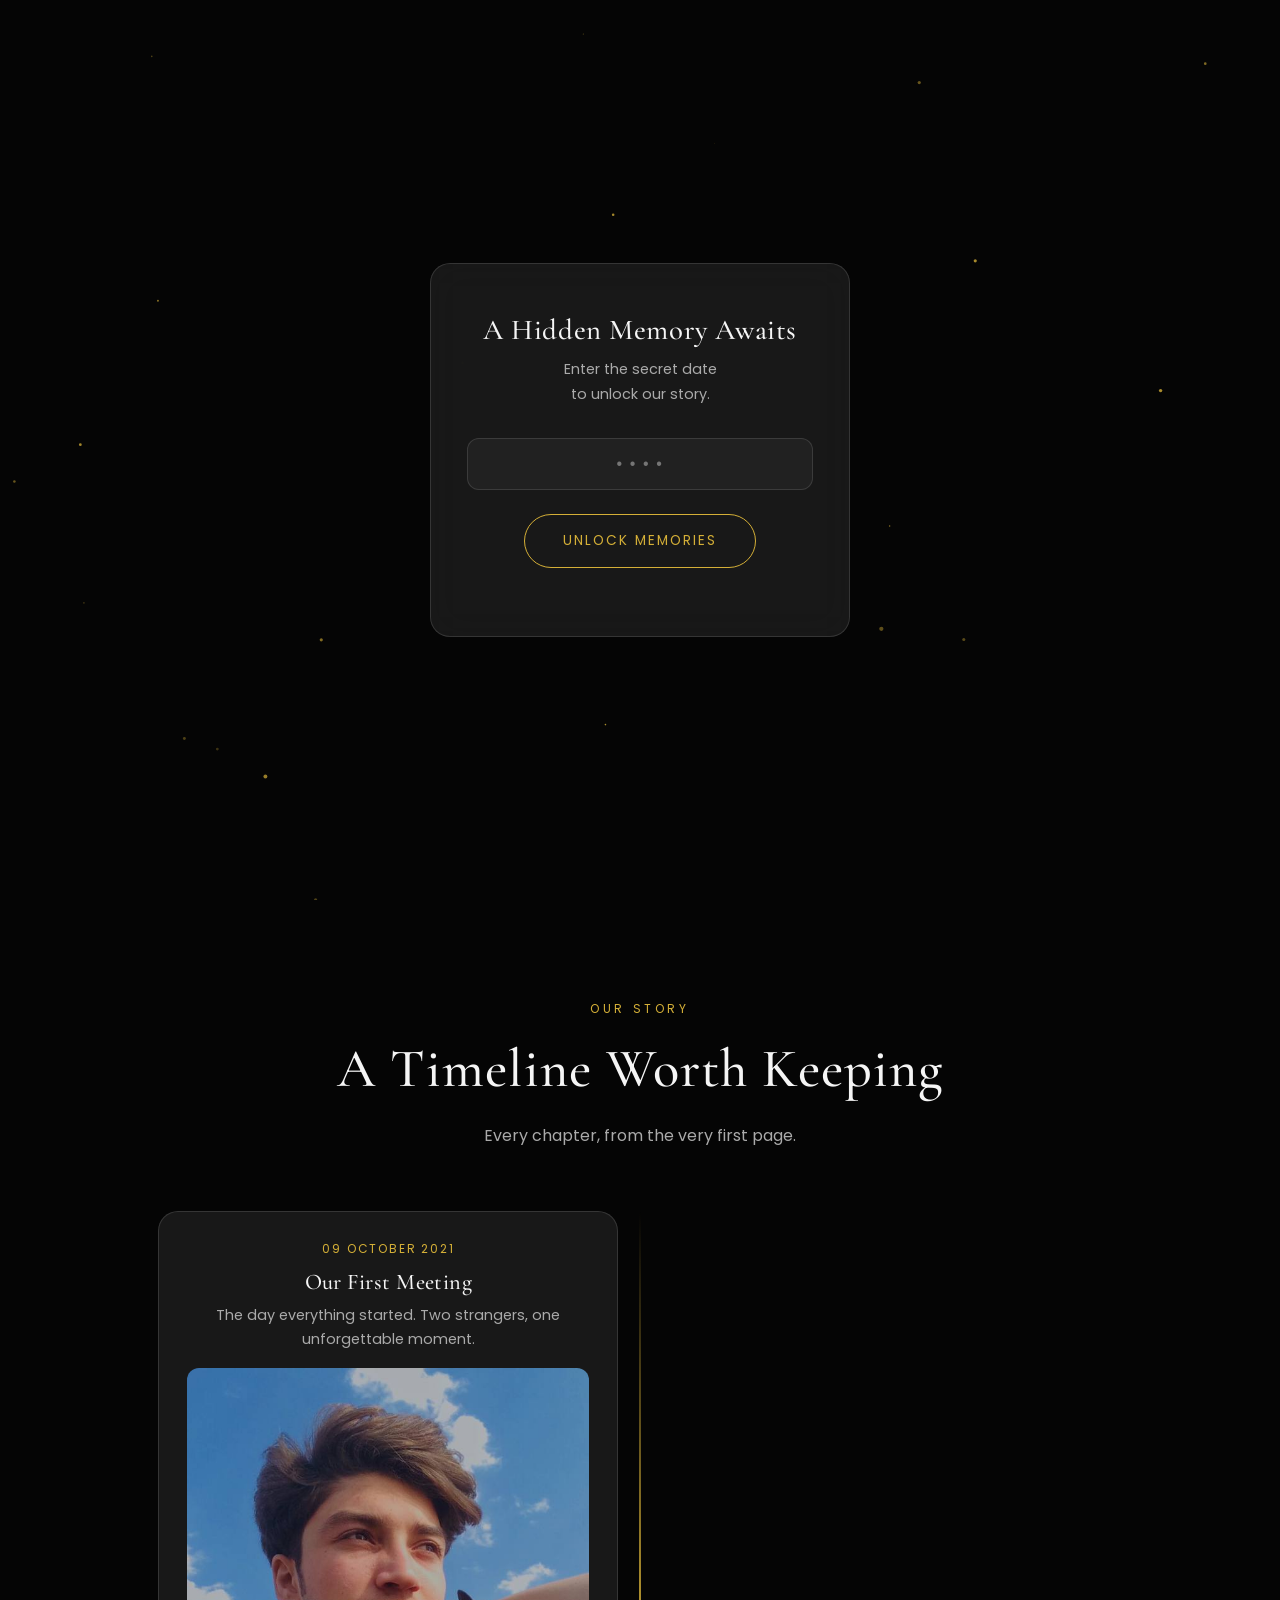
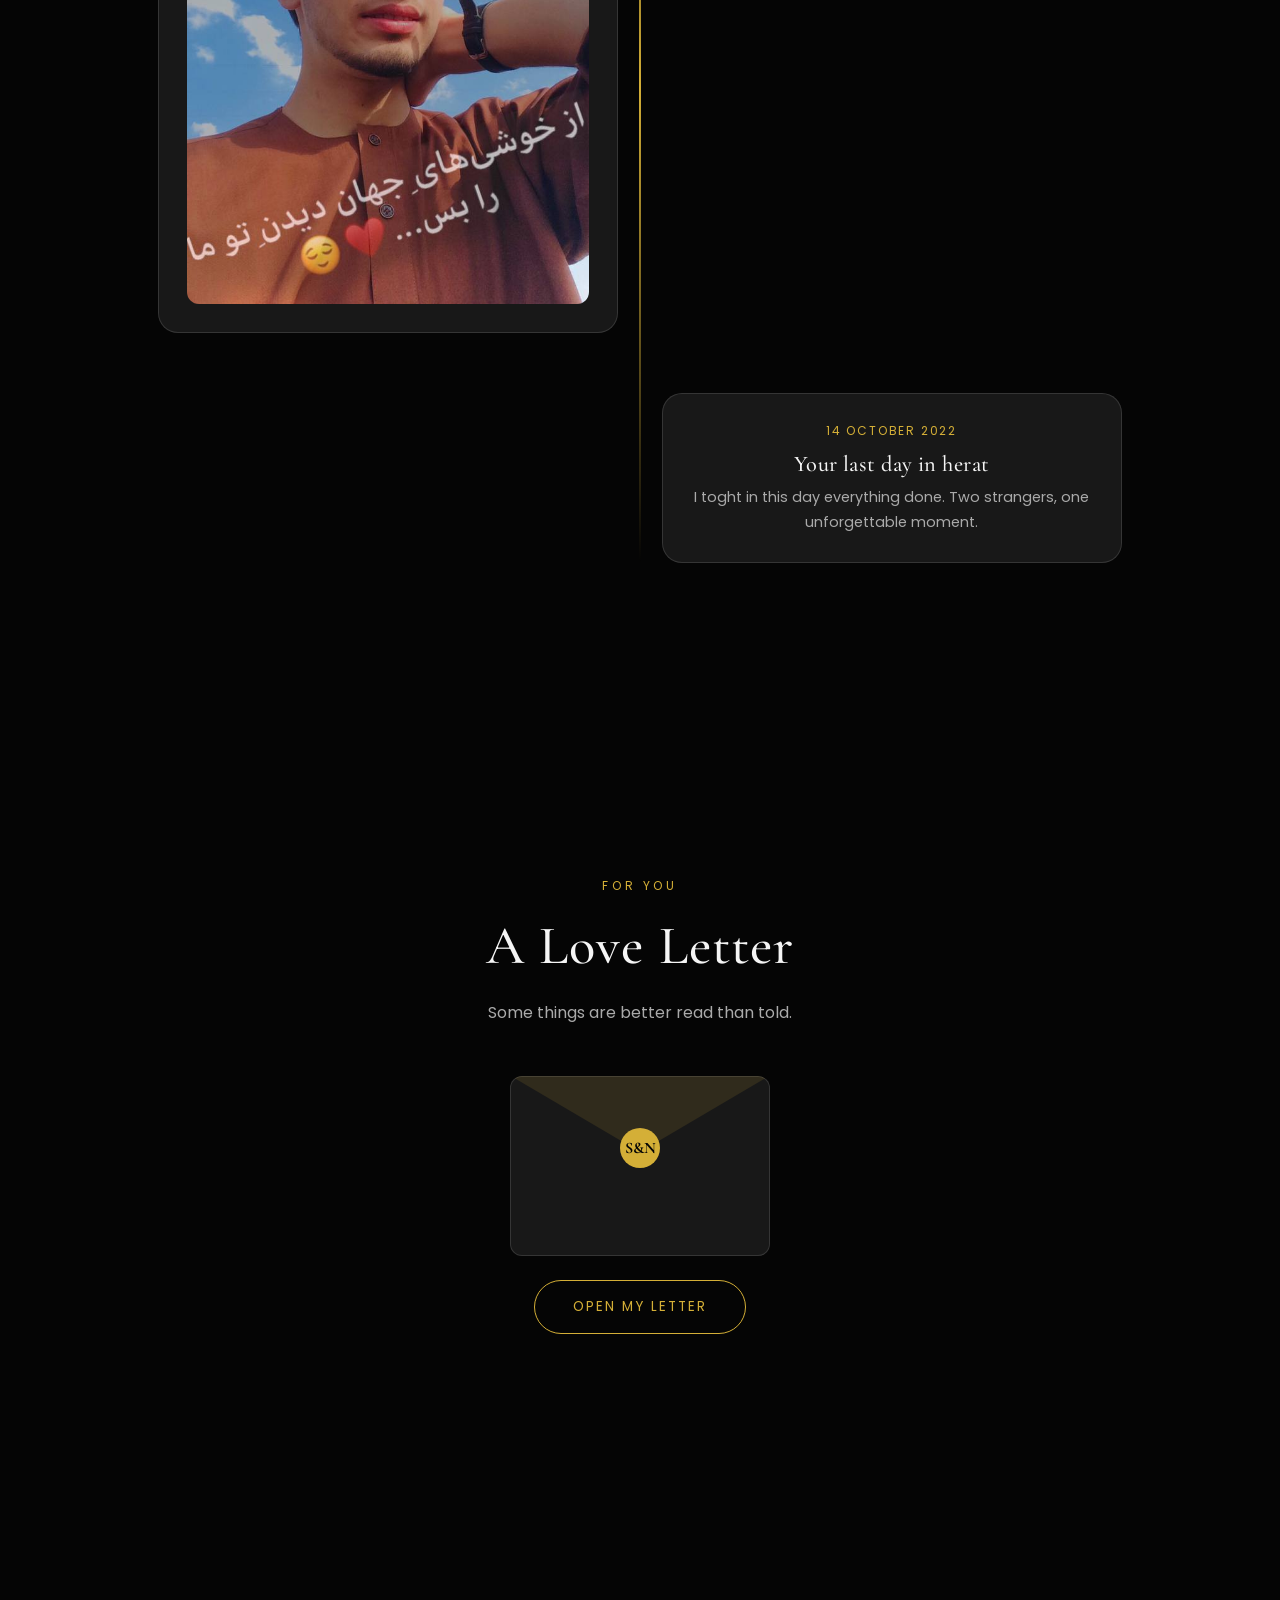
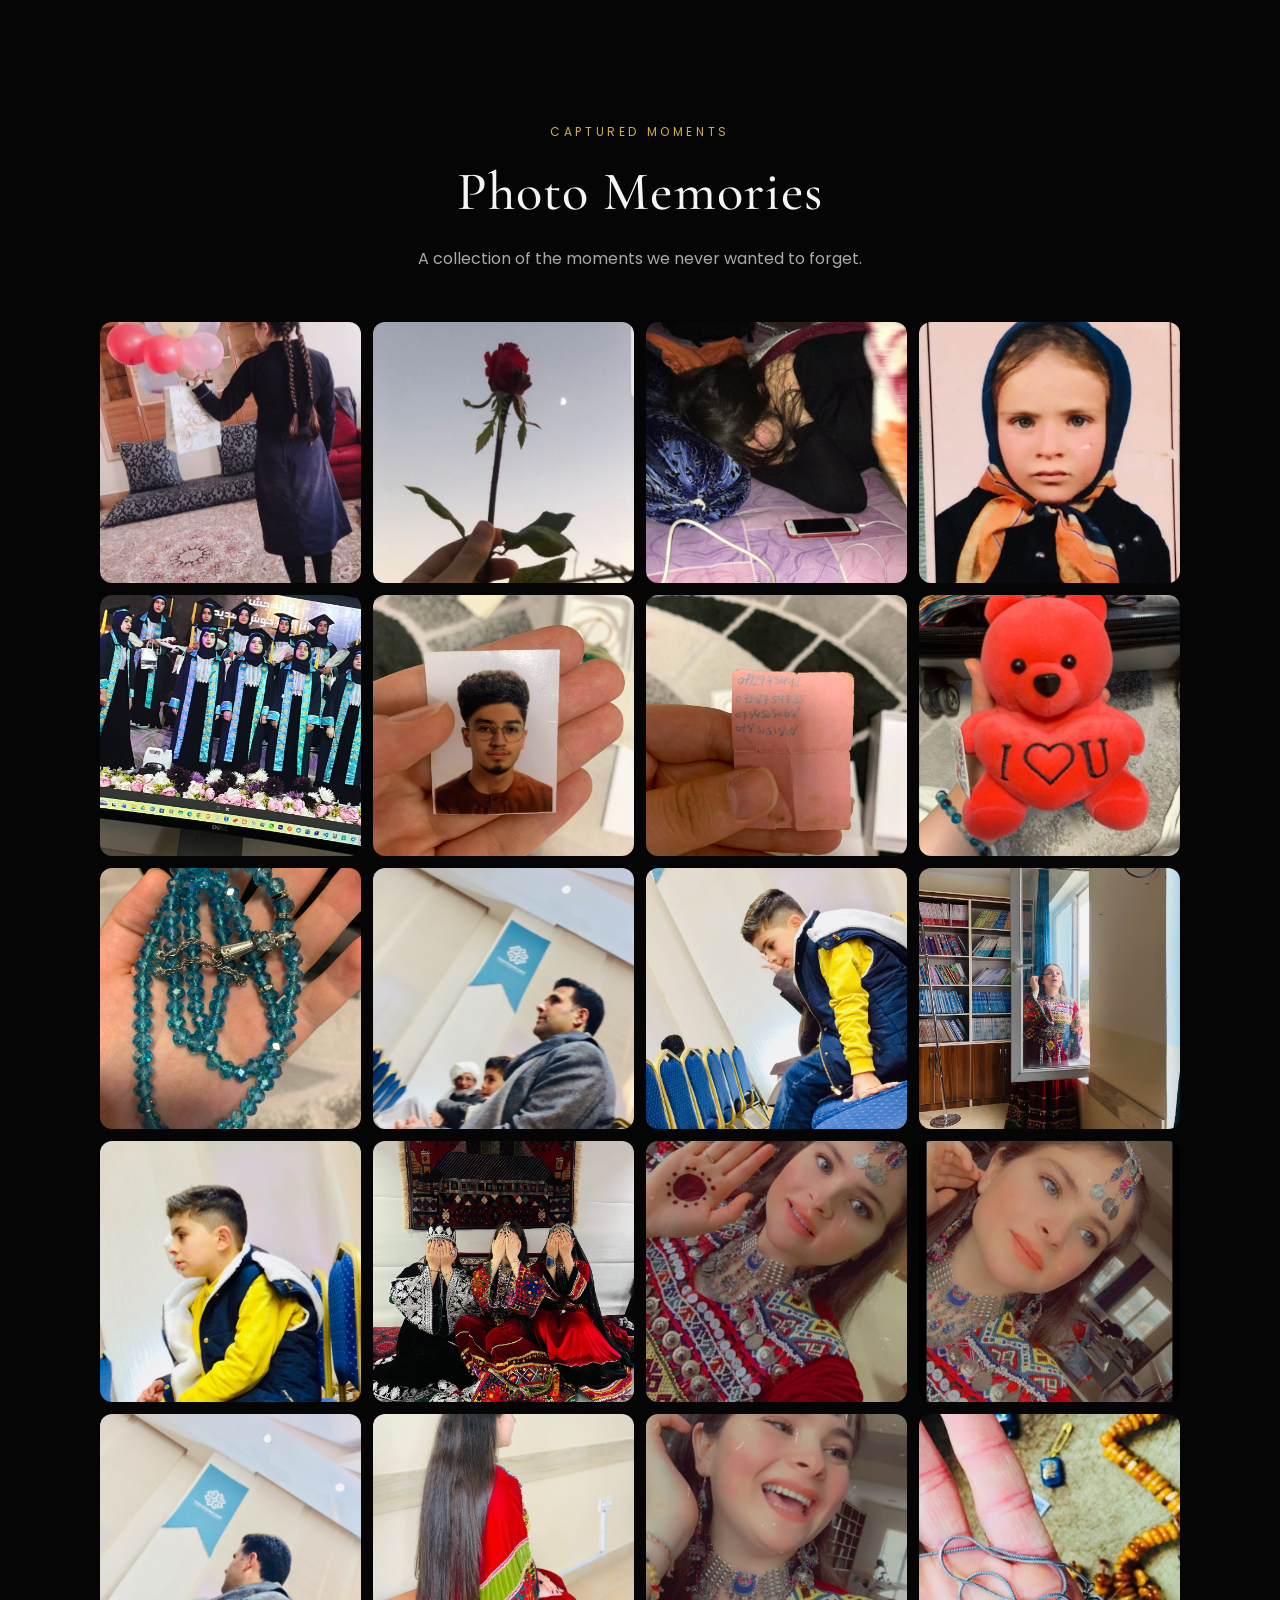
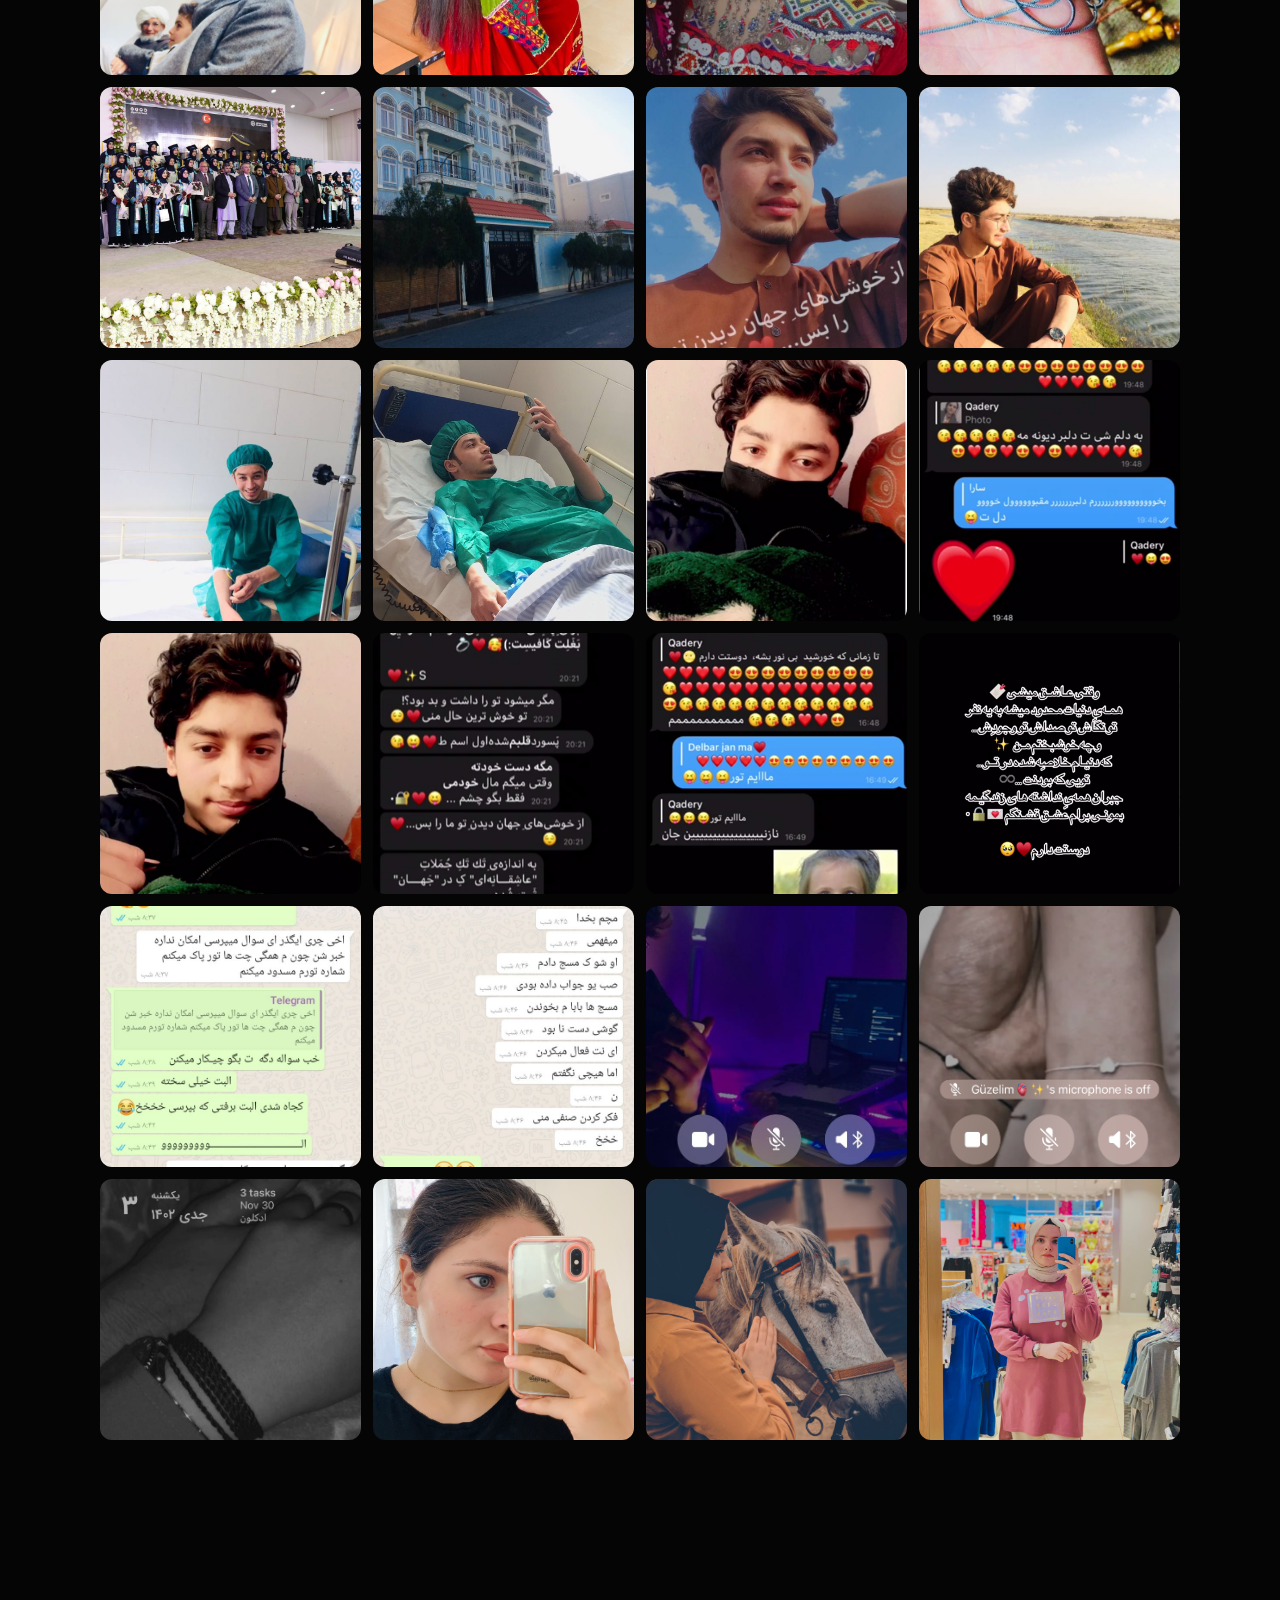
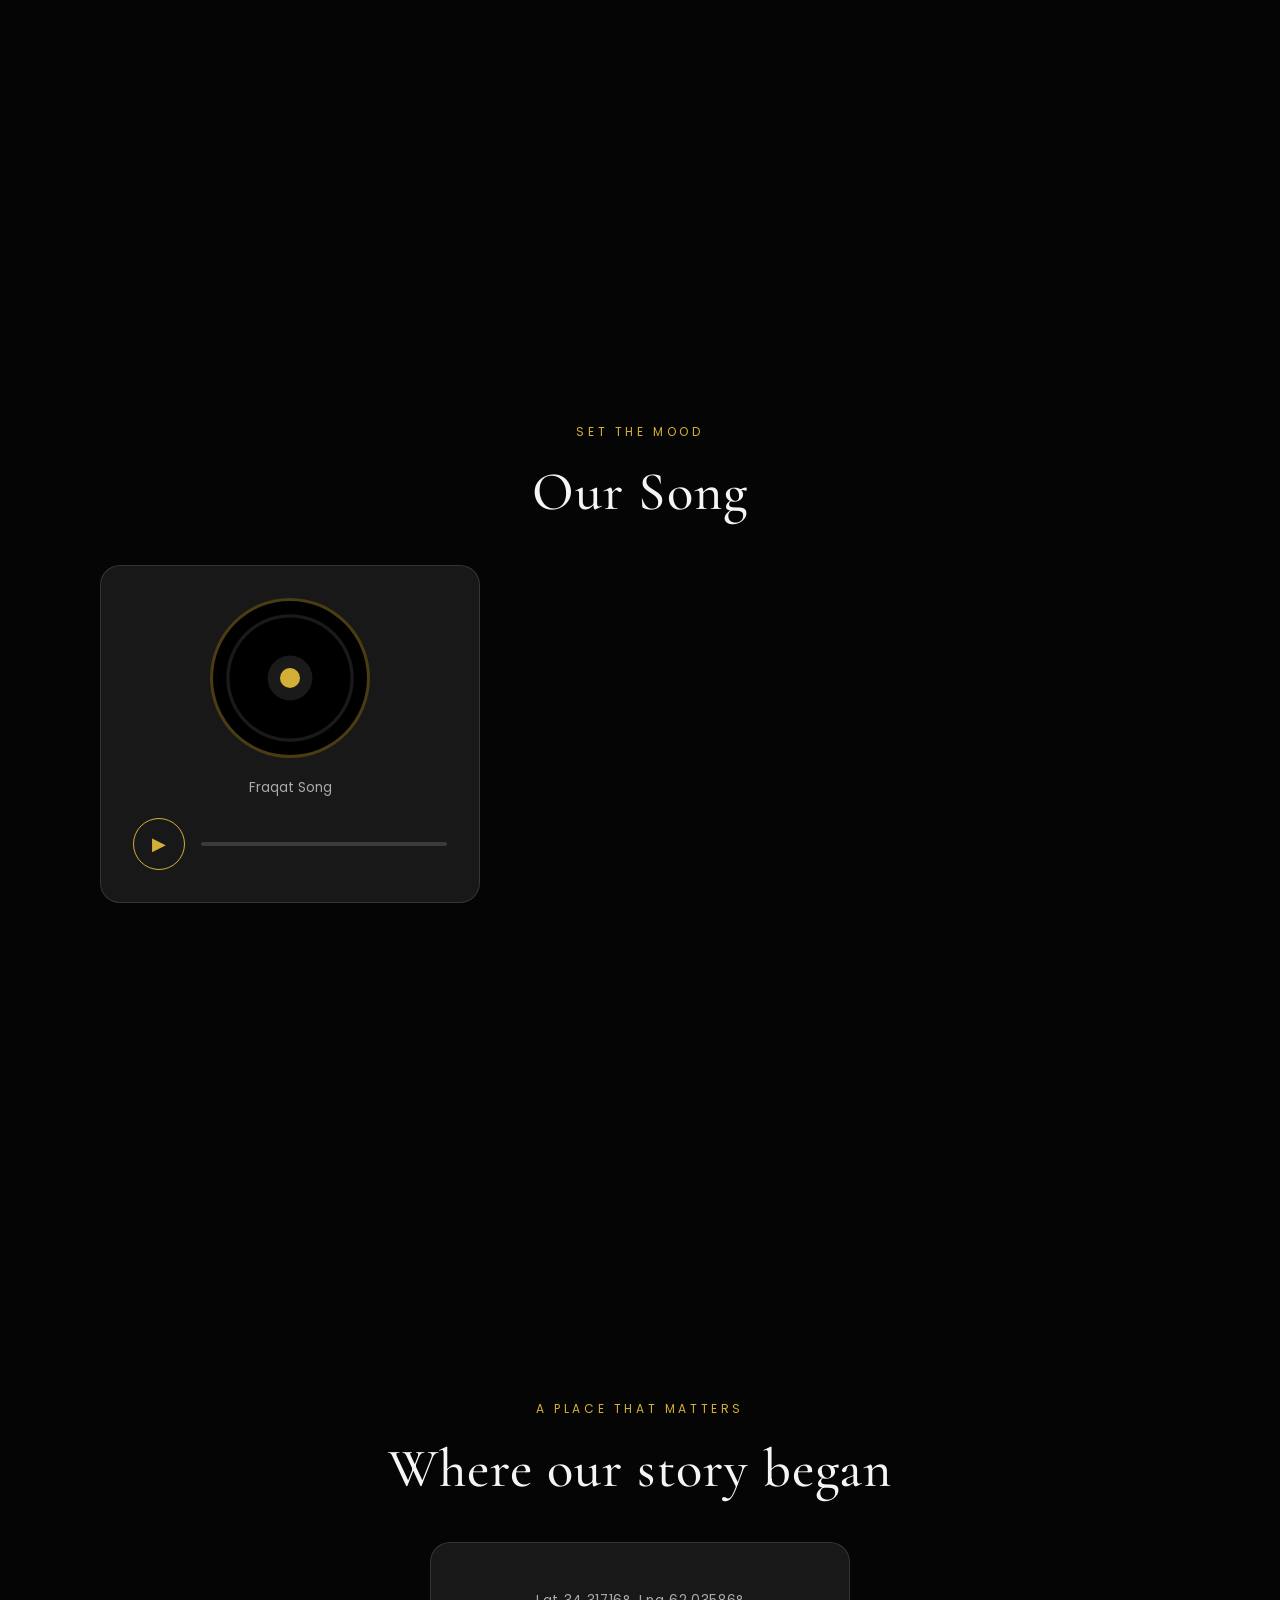
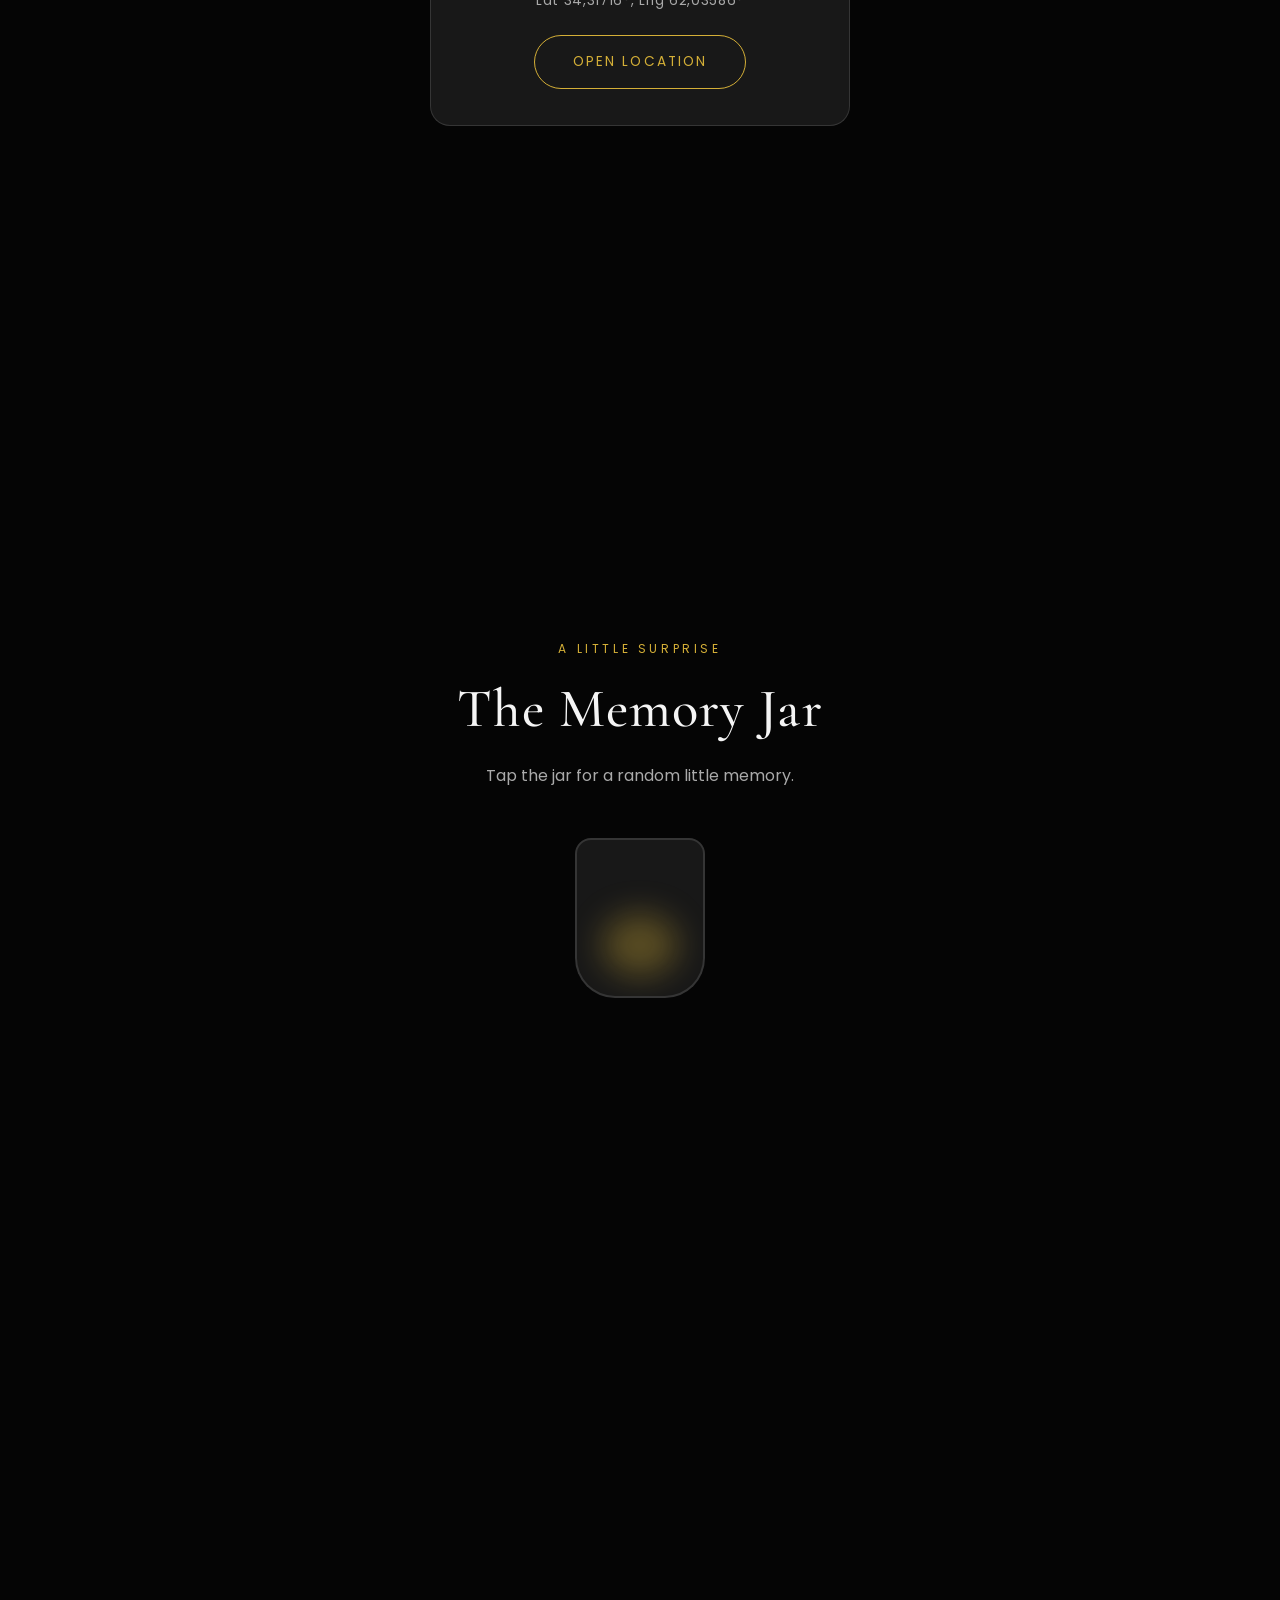
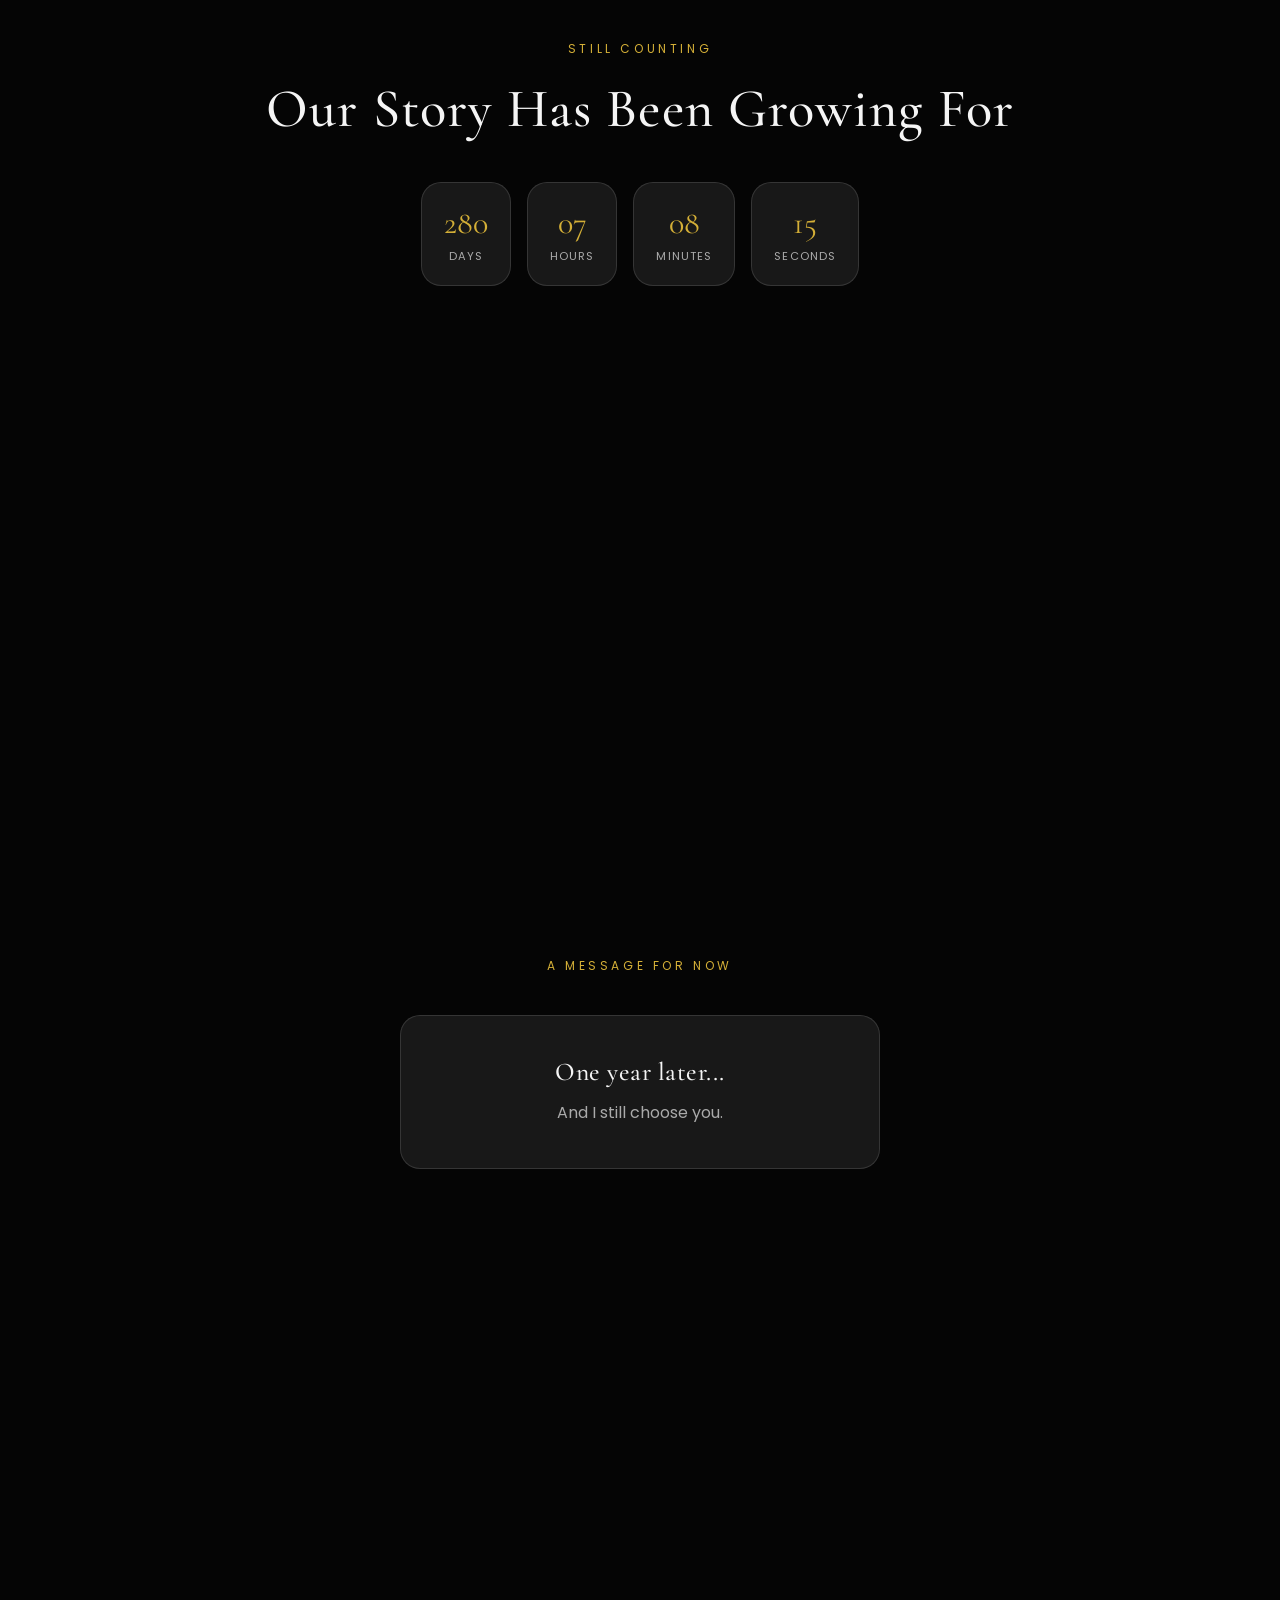
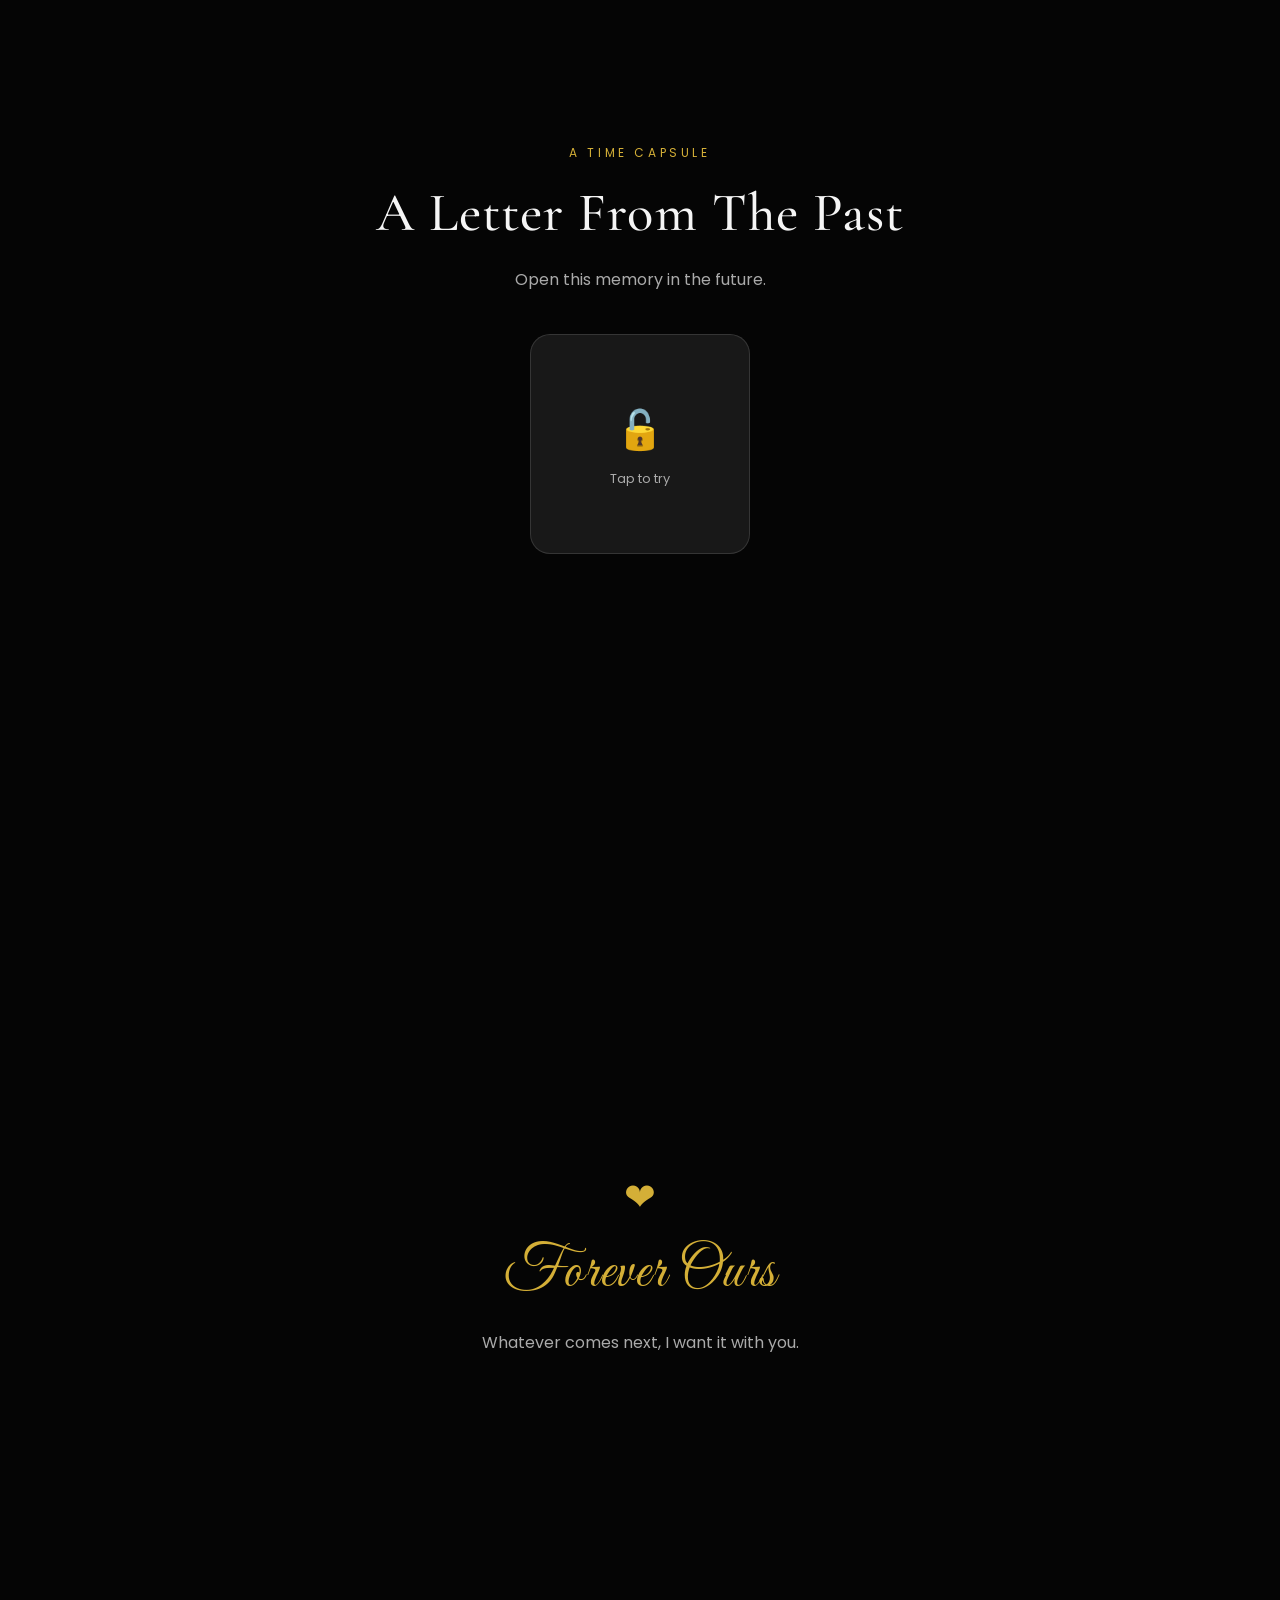
==== index.html @ 4faa4d1f "Initial commit" ====
<!DOCTYPE html>
<html lang="en">
<head>
<meta charset="UTF-8">
<meta name="viewport" content="width=device-width, initial-scale=1, viewport-fit=cover">
<title>Memories of Sajjad and Nazanin</title>
<meta name="description" content="A private digital memory box.">
<meta name="theme-color" content="#050505">

<link rel="manifest" href="manifest.json">
<link rel="apple-touch-icon" href="icons/icon-192.png">
<link rel="icon" href="icons/icon-192.png">

<link rel="preconnect" href="https://fonts.googleapis.com">
<link rel="preconnect" href="https://fonts.gstatic.com" crossorigin>
<link href="https://fonts.googleapis.com/css2?family=Cormorant+Garamond:wght@400;500;600&family=Poppins:wght@300;400;500;600&family=Great+Vibes&display=swap" rel="stylesheet">

<link rel="stylesheet" href="src/css/style.css">
<link rel="stylesheet" href="src/css/animation.css">
<link rel="stylesheet" href="src/css/responsive.css">
</head>
<body class="no-scroll">

<!-- ============ PRELOADER ============ -->
<div id="preloader">
  <canvas></canvas>
  <div class="preloader-text" id="preloader-text" data-text="Memories of Sajjad & Nazanin"></div>
</div>

<!-- ============ PASSWORD SCREEN ============ -->
<div id="password-screen">
  <canvas style="position:absolute;inset:0;width:100%;height:100%;"></canvas>
  <div class="password-card glass-card">
    <h1 class="heading">A Hidden Memory Awaits</h1>
    <p>Enter the secret date<br>to unlock our story.</p>
    <div class="password-input-wrap">
      <input type="password" id="memory-password" placeholder="• • • •" inputmode="text" autocomplete="off">
    </div>
    <button class="btn-gold" id="unlock-btn">Unlock Memories</button>
    <div class="password-error"></div>
  </div>
</div>

<!-- ============ CINEMATIC INTRO ============ -->
<div id="intro-screen">
  <div class="intro-line">Every picture tells a story...</div>
  <div class="intro-line">But this one tells ours.</div>
  <div class="intro-line">Welcome to our memories.</div>
  <button class="btn-gold" id="intro-start-btn">Start Our Story</button>
</div>

<!-- ============ HEADER ============ -->
<header class="site-header">
  <div class="site-logo">S &amp; N</div>
</header>

<main id="main-content">

  <!-- SECTION 04 — CHILDHOOD -->
  <section class="section" id="childhood">
    <div class="section-inner reveal">
      <div class="eyebrow">Where it all began</div>
      <h2 class="section-title">Before We Knew Each Other</h2>
      <p class="section-desc">Two little children, two separate journeys, one beautiful story waiting to happen.</p>
      <div class="childhood-grid">
        <div class="childhood-photo reveal" data-label="Sajjad's Childhood">
          <img src="assets/images/childhood/sajjad.jpg" alt="Sajjad's Childhood" loading="lazy"
               onerror="this.src='data:image/svg+xml;utf8,<svg xmlns=%22http://www.w3.org/2000/svg%22 width=%22300%22 height=%22400%22><rect width=%22100%25%22 height=%22100%25%22 fill=%22%23111%22/></svg>'">
          <div class="caption">Sajjad's Childhood</div>
        </div>
        <div class="childhood-photo reveal" data-label="Nazanin's Childhood">
          <img src="assets/images/childhood/nazanin.jpg" alt="Nazanin's Childhood" loading="lazy"
               onerror="this.src='data:image/svg+xml;utf8,<svg xmlns=%22http://www.w3.org/2000/svg%22 width=%22300%22 height=%22400%22><rect width=%22100%25%22 height=%22100%25%22 fill=%22%23111%22/></svg>'">
          <div class="caption">Nazanin's Childhood</div>
        </div>
      </div>
    </div>
  </section>

  <!-- SECTION 05 — TIMELINE -->
  <section class="section" id="timeline">
    <div class="section-inner reveal">
      <div class="eyebrow">Our story</div>
      <h2 class="section-title">A Timeline Worth Keeping</h2>
      <p class="section-desc">Every chapter, from the very first page.</p>
      <div class="timeline" id="timeline-container"></div>
    </div>
  </section>

  <!-- SECTION 06 — LOVE LETTER -->
  <section class="section" id="letter">
    <div class="section-inner reveal">
      <div class="eyebrow">For you</div>
      <h2 class="section-title">A Love Letter</h2>
      <p class="section-desc">Some things are better read than told.</p>
      <div class="envelope" id="envelope">
        <div class="envelope-body"></div>
        <div class="envelope-flap"></div>
        <div class="envelope-seal">S&amp;N</div>
      </div>
      <button class="btn-gold" id="open-letter-btn" style="margin-top:24px;">Open My Letter</button>
      <div class="letter-paper" id="letter-paper"></div>
    </div>
  </section>

  <!-- SECTION 07 — GALLERY -->
  <section class="section" id="gallery">
    <div class="section-inner reveal">
      <div class="eyebrow">Captured moments</div>
      <h2 class="section-title">Photo Memories</h2>
      <p class="section-desc">A collection of the moments we never wanted to forget.</p>
      <div class="gallery-grid" id="gallery-grid"></div>
    </div>
  </section>

  <!-- SECTION 08 — MUSIC -->
  <section class="section" id="music">
    <div class="section-inner reveal">
      <div class="eyebrow">Set the mood</div>
      <h2 class="section-title">Our Song</h2>
      <div class="music-player glass-card">
        <div class="vinyl" id="vinyl"></div>
        <div class="music-title"></div>
        <div class="music-controls">
          <button id="music-toggle">▶</button>
          <div class="music-progress"><div class="music-progress-bar"></div></div>
        </div>
        <audio id="our-song-audio" preload="none"></audio>
      </div>
    </div>
  </section>

  <!-- SECTION 09 — OUR PLACE -->
  <section class="section" id="place">
    <div class="section-inner reveal">
      <div class="eyebrow">A place that matters</div>
      <h2 class="section-title" data-config="location.name">Where Our Story Began</h2>
      <div class="place-card glass-card">
        <div class="place-coords">Lat <span data-config="location.latitude"></span>, Lng <span data-config="location.longitude"></span></div>
        <button class="btn-gold" id="open-map-btn">Open Location</button>
      </div>
    </div>
  </section>

  <!-- SECTION 10 — MEMORY JAR -->
  <section class="section" id="memory-jar-section">
    <div class="section-inner reveal">
      <div class="eyebrow">A little surprise</div>
      <h2 class="section-title">The Memory Jar</h2>
      <p class="section-desc">Tap the jar for a random little memory.</p>
      <div class="jar-wrap">
        <div class="jar" id="memory-jar"><div class="glow"></div></div>
        <div class="jar-message script" id="jar-message"></div>
      </div>
    </div>
  </section>

  <!-- SECTION 12 — ANNIVERSARY COUNTER -->
  <section class="section" id="anniversary">
    <div class="section-inner reveal">
      <div class="eyebrow">Still counting</div>
      <h2 class="section-title">Our Story Has Been Growing For</h2>
      <div class="counter-grid" id="anniversary-counter">
        <div class="counter-box glass-card"><div class="counter-num c-days">000</div><div class="counter-label">Days</div></div>
        <div class="counter-box glass-card"><div class="counter-num c-hours">00</div><div class="counter-label">Hours</div></div>
        <div class="counter-box glass-card"><div class="counter-num c-mins">00</div><div class="counter-label">Minutes</div></div>
        <div class="counter-box glass-card"><div class="counter-num c-secs">00</div><div class="counter-label">Seconds</div></div>
      </div>
    </div>
  </section>

  <!-- SECTION 13 — YEARLY MESSAGE -->
  <section class="section" id="year-message">
    <div class="section-inner reveal">
      <div class="eyebrow">A message for now</div>
      <div class="year-message-card glass-card">
        <h3 class="heading" id="year-message-title" style="font-size:1.6rem;margin-bottom:12px;"></h3>
        <p class="section-desc" id="year-message-text"></p>
      </div>
    </div>
  </section>

  <!-- SECTION 11 — FUTURE LETTER -->
  <section class="section" id="future-letter-section">
    <div class="section-inner reveal">
      <div class="eyebrow">A time capsule</div>
      <h2 class="section-title">A Letter From The Past</h2>
      <p class="section-desc">Open this memory in the future.</p>
      <div class="future-box glass-card glow-pulse" id="future-box">
        <div class="lock-icon">🔒</div>
        <div style="font-size:0.8rem;color:var(--text-secondary);">Tap to try</div>
      </div>
      <p class="future-message" id="future-message"></p>
    </div>
  </section>

  <!-- FOREVER ENDING -->
  <section class="section" id="ending">
    <div class="section-inner reveal">
      <div class="ending-hearts">❤</div>
      <h2 class="section-title script" style="font-size:clamp(2.2rem,7vw,3.6rem);">Forever Ours</h2>
      <p class="section-desc">Whatever comes next, I want it with you.</p>
      <button class="btn-gold" id="install-btn" style="display:none;margin-top:24px;">Install This Memory</button>
    </div>
  </section>

</main>

<script src="config/config.js"></script>
<script src="src/js/effects.js"></script>
<script src="src/js/auth.js"></script>
<script src="src/js/timeline.js"></script>
<script src="src/js/gallery.js"></script>
<script src="src/js/music.js"></script>
<script src="src/js/pwa.js"></script>
<script src="src/js/app.js"></script>
</body>
</html>
---- src/css/style.css ----
/* ==========================================================
   MEMORIES OF SAJJAD AND NAZANIN — CORE STYLE SYSTEM
   ========================================================== */

:root {
  --bg-primary: #050505;
  --bg-secondary: #111111;
  --gold: #D4AF37;
  --gold-soft: rgba(212, 175, 55, 0.35);
  --white-soft: #F5F5F5;
  --text-secondary: #AAAAAA;
  --glass: rgba(255, 255, 255, 0.08);
  --glass-border: rgba(255, 255, 255, 0.12);

  --font-heading: 'Cormorant Garamond', serif;
  --font-body: 'Poppins', sans-serif;
  --font-script: 'Great Vibes', cursive;

  --ease-lux: cubic-bezier(0.16, 1, 0.3, 1);
  --dur-slow: 1.4s;
  --dur-med: 0.8s;
  --dur-fast: 0.4s;
}

* { margin: 0; padding: 0; box-sizing: border-box; }

html {
  scroll-behavior: smooth;
  background: var(--bg-primary);
}

body {
  font-family: var(--font-body);
  background: var(--bg-primary);
  color: var(--white-soft);
  overflow-x: hidden;
  min-height: 100vh;
  -webkit-font-smoothing: antialiased;
}

body.no-scroll { overflow: hidden; height: 100vh; }

h1, h2, h3, .heading {
  font-family: var(--font-heading);
  font-weight: 500;
  letter-spacing: 0.02em;
  color: var(--white-soft);
}

.script { font-family: var(--font-script); color: var(--gold); }

a { color: inherit; text-decoration: none; }
img { max-width: 100%; display: block; }
button { font-family: var(--font-body); cursor: pointer; border: none; background: none; color: inherit; }

::selection { background: var(--gold-soft); color: #050505; }

/* ---------- Layout helpers ---------- */
.section {
  position: relative;
  min-height: 100vh;
  padding: 100px 24px;
  display: flex;
  flex-direction: column;
  align-items: center;
  justify-content: center;
  text-align: center;
}

.section-inner { width: 100%; max-width: 960px; margin: 0 auto; }

.eyebrow {
  font-size: 0.75rem;
  letter-spacing: 0.3em;
  text-transform: uppercase;
  color: var(--gold);
  margin-bottom: 18px;
}

.section-title {
  font-size: clamp(2rem, 5vw, 3.4rem);
  margin-bottom: 20px;
}

.section-desc {
  color: var(--text-secondary);
  font-size: 1rem;
  line-height: 1.8;
  max-width: 560px;
  margin: 0 auto;
}

/* ---------- Glass card ---------- */
.glass-card {
  background: var(--glass);
  border: 1px solid var(--glass-border);
  backdrop-filter: blur(18px);
  -webkit-backdrop-filter: blur(18px);
  border-radius: 20px;
}

/* ---------- Gold outline button ---------- */
.btn-gold {
  display: inline-flex;
  align-items: center;
  gap: 10px;
  padding: 16px 38px;
  border: 1px solid var(--gold);
  border-radius: 100px;
  color: var(--gold);
  font-size: 0.85rem;
  letter-spacing: 0.15em;
  text-transform: uppercase;
  background: transparent;
  transition: all var(--dur-fast) var(--ease-lux);
  position: relative;
  overflow: hidden;
}
.btn-gold:hover, .btn-gold:active {
  color: #050505;
  background: var(--gold);
  box-shadow: 0 0 30px var(--gold-soft);
}

/* ---------- Preloader ---------- */
#preloader {
  position: fixed; inset: 0; z-index: 9999;
  background: var(--bg-primary);
  display: flex; align-items: center; justify-content: center;
  transition: opacity 1s var(--ease-lux), visibility 1s;
}
#preloader.hidden { opacity: 0; visibility: hidden; pointer-events: none; }
#preloader canvas { position: absolute; inset: 0; width: 100%; height: 100%; }
.preloader-text {
  font-family: var(--font-heading);
  font-size: clamp(1.5rem, 6vw, 2.6rem);
  text-align: center;
  letter-spacing: 0.05em;
  position: relative; z-index: 2;
}
.preloader-text .letter {
  display: inline-block;
  opacity: 0;
  transform: translateY(12px);
  animation: letterIn 0.6s forwards;
}
@keyframes letterIn { to { opacity: 1; transform: translateY(0); } }

/* ---------- Password screen ---------- */
#password-screen {
  position: fixed; inset: 0; z-index: 9000;
  background: var(--bg-primary);
  display: flex; align-items: center; justify-content: center;
  padding: 24px;
  transition: opacity 1.2s var(--ease-lux), filter 1.2s var(--ease-lux), visibility 1.2s;
}
#password-screen.unlocking { filter: blur(20px); }
#password-screen.hidden { opacity: 0; visibility: hidden; pointer-events: none; }

.password-card {
  width: 100%; max-width: 420px;
  padding: 48px 36px;
  text-align: center;
}
.password-card h1 { font-size: 1.8rem; margin-bottom: 10px; }
.password-card p { color: var(--text-secondary); font-size: 0.9rem; margin-bottom: 32px; line-height: 1.7; }

.password-input-wrap { position: relative; margin-bottom: 24px; }
#memory-password {
  width: 100%;
  background: rgba(255,255,255,0.04);
  border: 1px solid var(--glass-border);
  border-radius: 12px;
  padding: 16px 18px;
  color: var(--white-soft);
  font-size: 1rem;
  text-align: center;
  letter-spacing: 0.1em;
  outline: none;
  transition: border-color var(--dur-fast), box-shadow var(--dur-fast);
}
#memory-password:focus { border-color: var(--gold); }
#memory-password.shake {
  animation: shake 0.5s;
  border-color: #d44a4a;
  box-shadow: 0 0 24px rgba(212,74,74,0.35);
}
@keyframes shake {
  10%, 90% { transform: translateX(-2px); }
  20%, 80% { transform: translateX(4px); }
  30%, 50%, 70% { transform: translateX(-8px); }
  40%, 60% { transform: translateX(8px); }
}
.password-error {
  color: #e08484; font-size: 0.85rem; min-height: 20px;
  opacity: 0; transition: opacity var(--dur-fast);
}
.password-error.show { opacity: 1; }

.gold-particles-burst { position: fixed; inset: 0; pointer-events: none; z-index: 9500; }

/* ---------- Intro cinematic ---------- */
#intro-screen {
  position: fixed; inset: 0; z-index: 8000;
  background: var(--bg-primary);
  display: flex; flex-direction: column; align-items: center; justify-content: center;
  gap: 36px; text-align: center; padding: 24px;
  opacity: 0; visibility: hidden;
  transition: opacity 1s var(--ease-lux), visibility 1s;
}
#intro-screen.active { opacity: 1; visibility: visible; }
#intro-screen.hidden { opacity: 0; visibility: hidden; pointer-events: none; }
.intro-line {
  font-family: var(--font-heading);
  font-size: clamp(1.3rem, 4.5vw, 2.4rem);
  opacity: 0;
  transform: translateY(16px);
  transition: opacity 1.4s var(--ease-lux), transform 1.4s var(--ease-lux);
  max-width: 700px;
}
.intro-line.show { opacity: 1; transform: translateY(0); }
#intro-start-btn { opacity: 0; transform: translateY(10px); transition: opacity 1s, transform 1s; }
#intro-start-btn.show { opacity: 1; transform: translateY(0); }

/* ---------- Header / logo ---------- */
.site-header {
  position: fixed; top: 0; left: 0; right: 0; z-index: 500;
  display: flex; align-items: center; justify-content: center;
  padding: 20px 24px;
  pointer-events: none;
}
.site-logo {
  font-family: var(--font-script);
  font-size: 1.6rem;
  color: var(--gold);
  pointer-events: all;
  cursor: pointer;
  user-select: none;
}

/* ---------- Childhood section ---------- */
.childhood-grid {
  display: flex; gap: 24px; justify-content: center; margin-top: 48px; flex-wrap: wrap;
}
.childhood-photo {
  width: 260px; max-width: 42vw;
  border-radius: 16px; overflow: hidden;
  position: relative; cursor: pointer;
  filter: blur(8px);
  opacity: 0;
  transform: scale(0.95);
  transition: filter 1.2s var(--ease-lux), opacity 1.2s var(--ease-lux), transform 1.2s var(--ease-lux);
  box-shadow: 0 20px 60px rgba(0,0,0,0.5);
}
.childhood-photo.in-view { filter: blur(0); opacity: 1; transform: scale(1); }
.childhood-photo img { aspect-ratio: 3/4; object-fit: cover; filter: sepia(0.15) contrast(1.05); }
.childhood-photo .caption {
  position: absolute; bottom: 0; left: 0; right: 0;
  padding: 14px; font-size: 0.8rem; text-align: center;
  background: linear-gradient(transparent, rgba(0,0,0,0.75));
}

/* ---------- Timeline ---------- */
.timeline { position: relative; margin-top: 60px; padding-left: 0; }
.timeline::before {
  content: ''; position: absolute; left: 50%; top: 0; bottom: 0;
  width: 2px; transform: translateX(-50%);
  background: linear-gradient(180deg, transparent, var(--gold), transparent);
}
.timeline-item {
  position: relative; width: 100%; max-width: 460px;
  margin: 0 auto 60px; padding: 28px;
  opacity: 0; transform: translateY(40px);
  transition: opacity 1s var(--ease-lux), transform 1s var(--ease-lux), filter 1s var(--ease-lux);
  filter: blur(6px);
}
.timeline-item.in-view { opacity: 1; transform: translateY(0); filter: blur(0); }
.timeline-item .t-date { color: var(--gold); font-size: 0.75rem; letter-spacing: 0.15em; text-transform: uppercase; margin-bottom: 10px; }
.timeline-item .t-title { font-size: 1.4rem; margin-bottom: 8px; }
.timeline-item .t-desc { color: var(--text-secondary); font-size: 0.9rem; line-height: 1.7; }
.timeline-item img { border-radius: 12px; margin-top: 16px; }

/* ---------- Letter ---------- */
.envelope {
  width: 260px; height: 180px; margin: 48px auto 0;
  position: relative; cursor: pointer;
}
.envelope-body {
  position: absolute; inset: 0;
  background: var(--glass); border: 1px solid var(--glass-border);
  border-radius: 12px;
}
.envelope-flap {
  position: absolute; top: 0; left: 0; right: 0; height: 90px;
  background: rgba(212,175,55,0.12);
  clip-path: polygon(0 0, 100% 0, 50% 85%);
  transform-origin: top;
  transition: transform 1s var(--ease-lux);
  border-radius: 12px 12px 0 0;
}
.envelope.open .envelope-flap { transform: rotateX(180deg); }
.envelope-seal {
  position: absolute; top: 40%; left: 50%; transform: translate(-50%,-50%);
  width: 40px; height: 40px; border-radius: 50%;
  background: var(--gold); color: #050505;
  display: flex; align-items: center; justify-content: center;
  font-family: var(--font-heading); font-weight: 700;
  transition: opacity 0.5s;
}
.envelope.open .envelope-seal { opacity: 0; }

.letter-paper {
  max-width: 560px; margin: 40px auto 0;
  background: #f8f4ea; color: #2a2118;
  padding: 48px 40px; border-radius: 4px;
  font-family: var(--font-heading); font-size: 1.15rem; line-height: 2;
  text-align: left;
  box-shadow: 0 30px 80px rgba(0,0,0,0.5);
  opacity: 0; max-height: 0; overflow: hidden;
  transition: opacity 1s var(--ease-lux), max-height 1.2s var(--ease-lux), padding 1.2s var(--ease-lux);
}
.letter-paper.open { opacity: 1; max-height: 2000px; }
.letter-paper strong { color: var(--gold); }

/* ---------- Gallery ---------- */
.gallery-grid {
  display: grid; grid-template-columns: repeat(auto-fill, minmax(160px, 1fr));
  gap: 12px; margin-top: 48px; width: 100%;
}
.gallery-item {
  aspect-ratio: 1; border-radius: 12px; overflow: hidden; cursor: pointer;
  position: relative;
}
.gallery-item img { width: 100%; height: 100%; object-fit: cover; transition: transform 0.6s var(--ease-lux); }
.gallery-item:hover img { transform: scale(1.08); }

.lightbox {
  position: fixed; inset: 0; background: rgba(5,5,5,0.96); z-index: 7000;
  display: flex; align-items: center; justify-content: center;
  opacity: 0; visibility: hidden; transition: opacity 0.4s, visibility 0.4s;
}
.lightbox.active { opacity: 1; visibility: visible; }
.lightbox img { max-width: 90vw; max-height: 78vh; border-radius: 8px; }
.lightbox .lb-caption { text-align: center; margin-top: 16px; color: var(--text-secondary); }
.lightbox .lb-close { position: absolute; top: 24px; right: 24px; font-size: 1.6rem; color: var(--white-soft); }
.lightbox .lb-nav { position: absolute; top: 50%; transform: translateY(-50%); font-size: 2rem; padding: 12px; color: var(--gold); }
.lightbox .lb-prev { left: 12px; } .lightbox .lb-next { right: 12px; }

/* ---------- Music player ---------- */
.music-player { display: flex; flex-direction: column; align-items: center; gap: 20px; margin-top: 40px; padding: 32px; width: 100%; max-width: 380px; }
.vinyl {
  width: 160px; height: 160px; border-radius: 50%;
  background: radial-gradient(circle at center, #1a1a1a 0 20%, #000 21% 55%, #1a1a1a 56% 58%, #000 59% 100%);
  border: 3px solid var(--gold-soft);
  position: relative;
  animation: spin 6s linear infinite paused;
}
.vinyl.playing { animation-play-state: running; }
.vinyl::after {
  content: ''; position: absolute; inset: 0; margin: auto;
  width: 20px; height: 20px; border-radius: 50%; background: var(--gold);
}
@keyframes spin { to { transform: rotate(360deg); } }
.music-controls { display: flex; align-items: center; gap: 16px; width: 100%; }
#music-toggle {
  width: 52px; height: 52px; border-radius: 50%; border: 1px solid var(--gold);
  display: flex; align-items: center; justify-content: center; color: var(--gold); font-size: 1.1rem; flex-shrink: 0;
}
.music-progress { flex: 1; height: 4px; background: rgba(255,255,255,0.15); border-radius: 4px; overflow: hidden; cursor: pointer; }
.music-progress-bar { height: 100%; width: 0%; background: var(--gold); }
.music-title { font-size: 0.85rem; color: var(--text-secondary); }

/* ---------- Our place ---------- */
.place-card { max-width: 420px; width: 100%; margin: 40px auto 0; padding: 36px; text-align: center; }
.place-coords { color: var(--text-secondary); font-size: 0.85rem; margin: 12px 0 24px; letter-spacing: 0.05em; }

/* ---------- Memory jar ---------- */
.jar-wrap { margin-top: 48px; display: flex; flex-direction: column; align-items: center; gap: 28px; }
.jar {
  width: 130px; height: 160px; cursor: pointer; position: relative;
  border: 2px solid var(--glass-border);
  border-radius: 16px 16px 40px 40px;
  background: var(--glass);
  display: flex; align-items: flex-end; justify-content: center; overflow: hidden;
  transition: transform 0.4s var(--ease-lux);
}
.jar:active { transform: scale(0.95); }
.jar .glow { width: 60%; height: 40%; border-radius: 50%; background: var(--gold-soft); filter: blur(16px); margin-bottom: 20px; animation: pulse 3s ease-in-out infinite; }
@keyframes pulse { 0%,100% { opacity: 0.5; } 50% { opacity: 1; } }
.jar-message { max-width: 420px; min-height: 60px; font-family: var(--font-heading); font-size: 1.3rem; color: var(--gold); opacity: 0; transition: opacity 0.6s; }
.jar-message.show { opacity: 1; }

/* ---------- Anniversary counter ---------- */
.counter-grid { display: flex; gap: 16px; justify-content: center; margin-top: 40px; flex-wrap: wrap; }
.counter-box { padding: 20px 22px; min-width: 84px; text-align: center; }
.counter-num { font-family: var(--font-heading); font-size: 2rem; color: var(--gold); }
.counter-label { font-size: 0.7rem; color: var(--text-secondary); text-transform: uppercase; letter-spacing: 0.1em; margin-top: 6px; }

/* ---------- Future letter ---------- */
.future-box { width: 220px; height: 220px; margin: 40px auto 0; display: flex; align-items: center; justify-content: center; flex-direction: column; gap: 12px; position: relative; cursor: pointer; }
.future-box .lock-icon { font-size: 2.4rem; color: var(--gold); transition: transform 0.4s; }
.future-box.shake .lock-icon { animation: shake 0.5s; }
.future-message { max-width: 480px; margin: 28px auto 0; font-family: var(--font-heading); font-size: 1.2rem; color: var(--text-secondary); opacity: 0; transition: opacity 1s; }
.future-message.show { opacity: 1; }

/* ---------- Year message ---------- */
.year-message-card { max-width: 480px; margin: 40px auto 0; padding: 40px; }

/* ---------- Ending ---------- */
.ending-hearts { font-size: 2.4rem; color: var(--gold); margin-bottom: 12px; }

/* ---------- Modal (childhood) ---------- */
.modal-overlay {
  position: fixed; inset: 0; background: rgba(5,5,5,0.9); z-index: 6000;
  display: flex; align-items: center; justify-content: center; padding: 24px;
  opacity: 0; visibility: hidden; transition: opacity 0.4s, visibility 0.4s;
}
.modal-overlay.active { opacity: 1; visibility: visible; }
.modal-box { max-width: 420px; width: 100%; padding: 12px; text-align: center; }
.modal-box img { border-radius: 12px; margin-bottom: 16px; }
.modal-close { margin-top: 16px; color: var(--text-secondary); font-size: 0.85rem; }

/* ---------- Floating hearts (easter egg) ---------- */
.floating-heart {
  position: fixed; font-size: 1.4rem; color: var(--gold); pointer-events: none; z-index: 9998;
  animation: floatUp 1.6s ease-out forwards;
}
@keyframes floatUp { to { transform: translateY(-160px) scale(1.4); opacity: 0; } }

/* ---------- Toast ---------- */
.toast {
  position: fixed; bottom: 30px; left: 50%; transform: translateX(-50%) translateY(20px);
  background: var(--bg-secondary); border: 1px solid var(--glass-border);
  padding: 14px 22px; border-radius: 100px; font-size: 0.85rem; z-index: 9999;
  opacity: 0; transition: opacity 0.4s, transform 0.4s; pointer-events: none;
}
.toast.show { opacity: 1; transform: translateX(-50%) translateY(0); }
---- src/css/animation.css ----
/* ==========================================================
   ANIMATION UTILITIES
   Slow, elegant, cinematic — never fast or gamey.
   ========================================================== */

@media (prefers-reduced-motion: reduce) {
  *, *::before, *::after {
    animation-duration: 0.01ms !important;
    animation-iteration-count: 1 !important;
    transition-duration: 0.01ms !important;
    scroll-behavior: auto !important;
  }
}

.reveal {
  opacity: 0;
  transform: translateY(32px);
  filter: blur(6px);
  transition: opacity 1.1s cubic-bezier(0.16,1,0.3,1),
              transform 1.1s cubic-bezier(0.16,1,0.3,1),
              filter 1.1s cubic-bezier(0.16,1,0.3,1);
}
.reveal.in-view {
  opacity: 1;
  transform: translateY(0);
  filter: blur(0);
}

.reveal-delay-1 { transition-delay: 0.12s; }
.reveal-delay-2 { transition-delay: 0.24s; }
.reveal-delay-3 { transition-delay: 0.36s; }

@keyframes fadeIn { from { opacity: 0; } to { opacity: 1; } }
.fade-in { animation: fadeIn 1.2s ease forwards; }

@keyframes goldGlow {
  0%, 100% { box-shadow: 0 0 0 rgba(212,175,55,0); }
  50% { box-shadow: 0 0 40px rgba(212,175,55,0.45); }
}
.glow-pulse { animation: goldGlow 2.4s ease-in-out infinite; }

/* smooth scroll-snap sections feel (optional, Lenis handles the physics) */
.section { scroll-margin-top: 0; }
---- src/css/responsive.css ----
/* ==========================================================
   RESPONSIVE RULES — Mobile-first priority (QR scan = phone)
   ========================================================== */

/* Base = mobile (320px+) already covered in style.css with clamp() */

@media (max-width: 480px) {
  .section { padding: 80px 18px; }
  .childhood-grid { flex-direction: column; align-items: center; }
  .childhood-photo { width: 80vw; max-width: 320px; }
  .password-card { padding: 36px 22px; }
  .timeline-item { padding: 22px; }
  .counter-box { min-width: 68px; padding: 14px 12px; }
  .counter-num { font-size: 1.5rem; }
  .letter-paper { padding: 32px 22px; font-size: 1.02rem; }
  .music-player { padding: 24px; }
}

/* Tablet */
@media (min-width: 600px) and (max-width: 1024px) {
  .gallery-grid { grid-template-columns: repeat(3, 1fr); }
}

/* Desktop */
@media (min-width: 1025px) {
  .section-inner { max-width: 1080px; }
  .gallery-grid { grid-template-columns: repeat(4, 1fr); }
  .timeline-item:nth-child(odd) { margin-right: 52%; }
  .timeline-item:nth-child(even) { margin-left: 52%; }
}

/* Large screens */
@media (min-width: 1440px) {
  .section-inner { max-width: 1200px; }
}

/* Touch-specific: bigger tap targets */
@media (hover: none) {
  .btn-gold, #music-toggle, .jar, .gallery-item { min-height: 44px; }
}
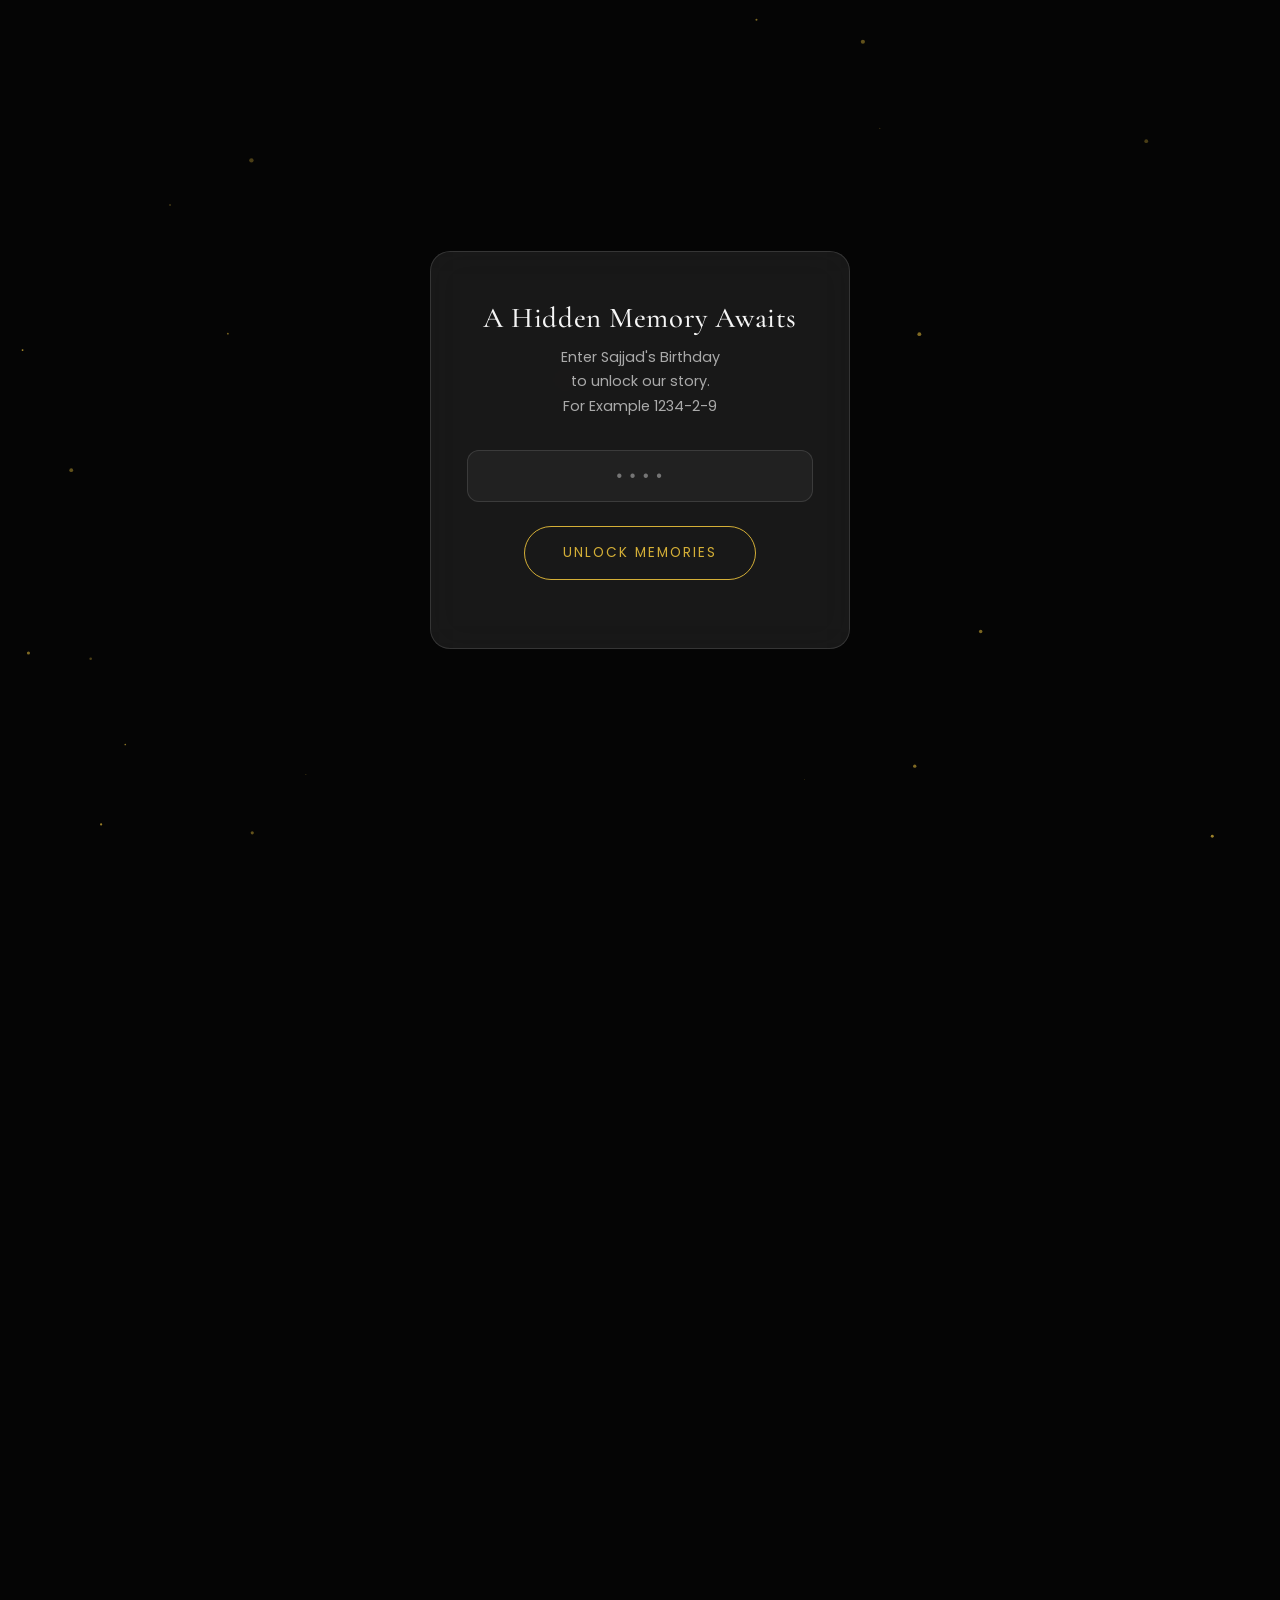
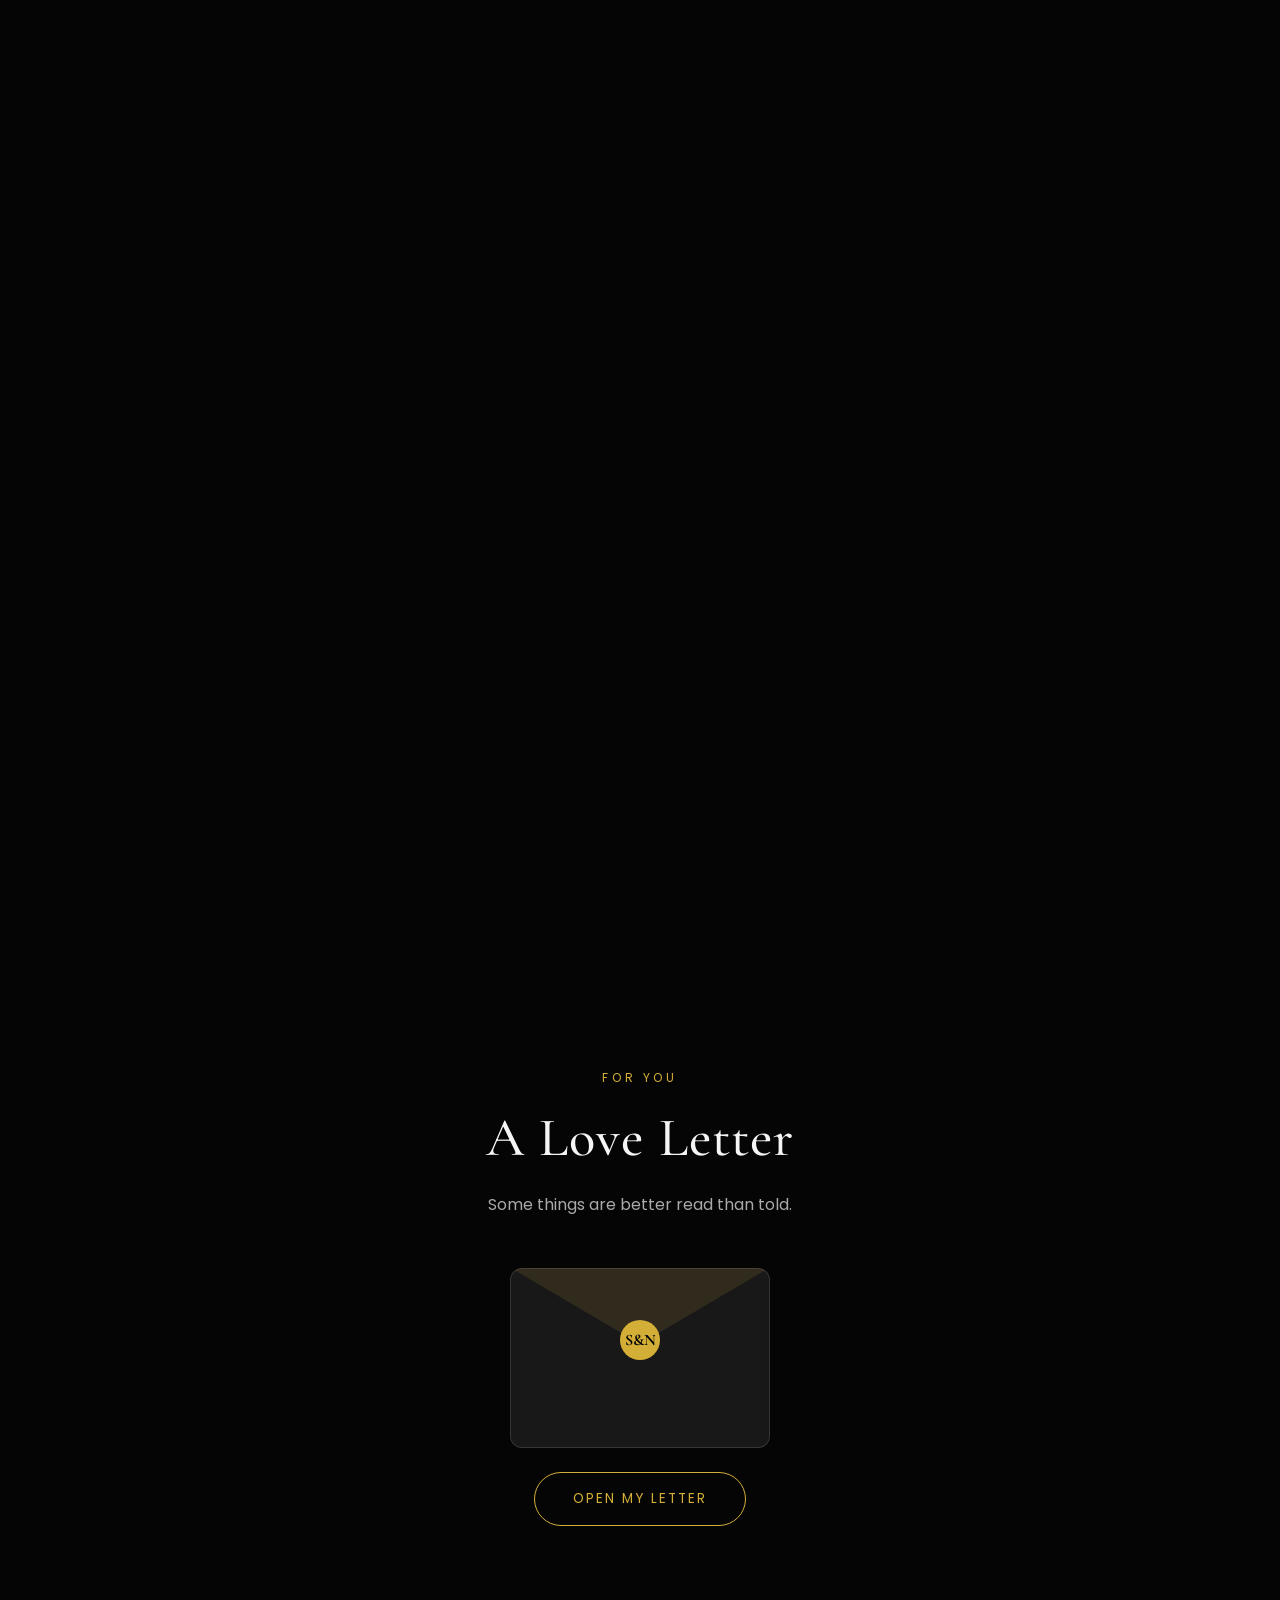
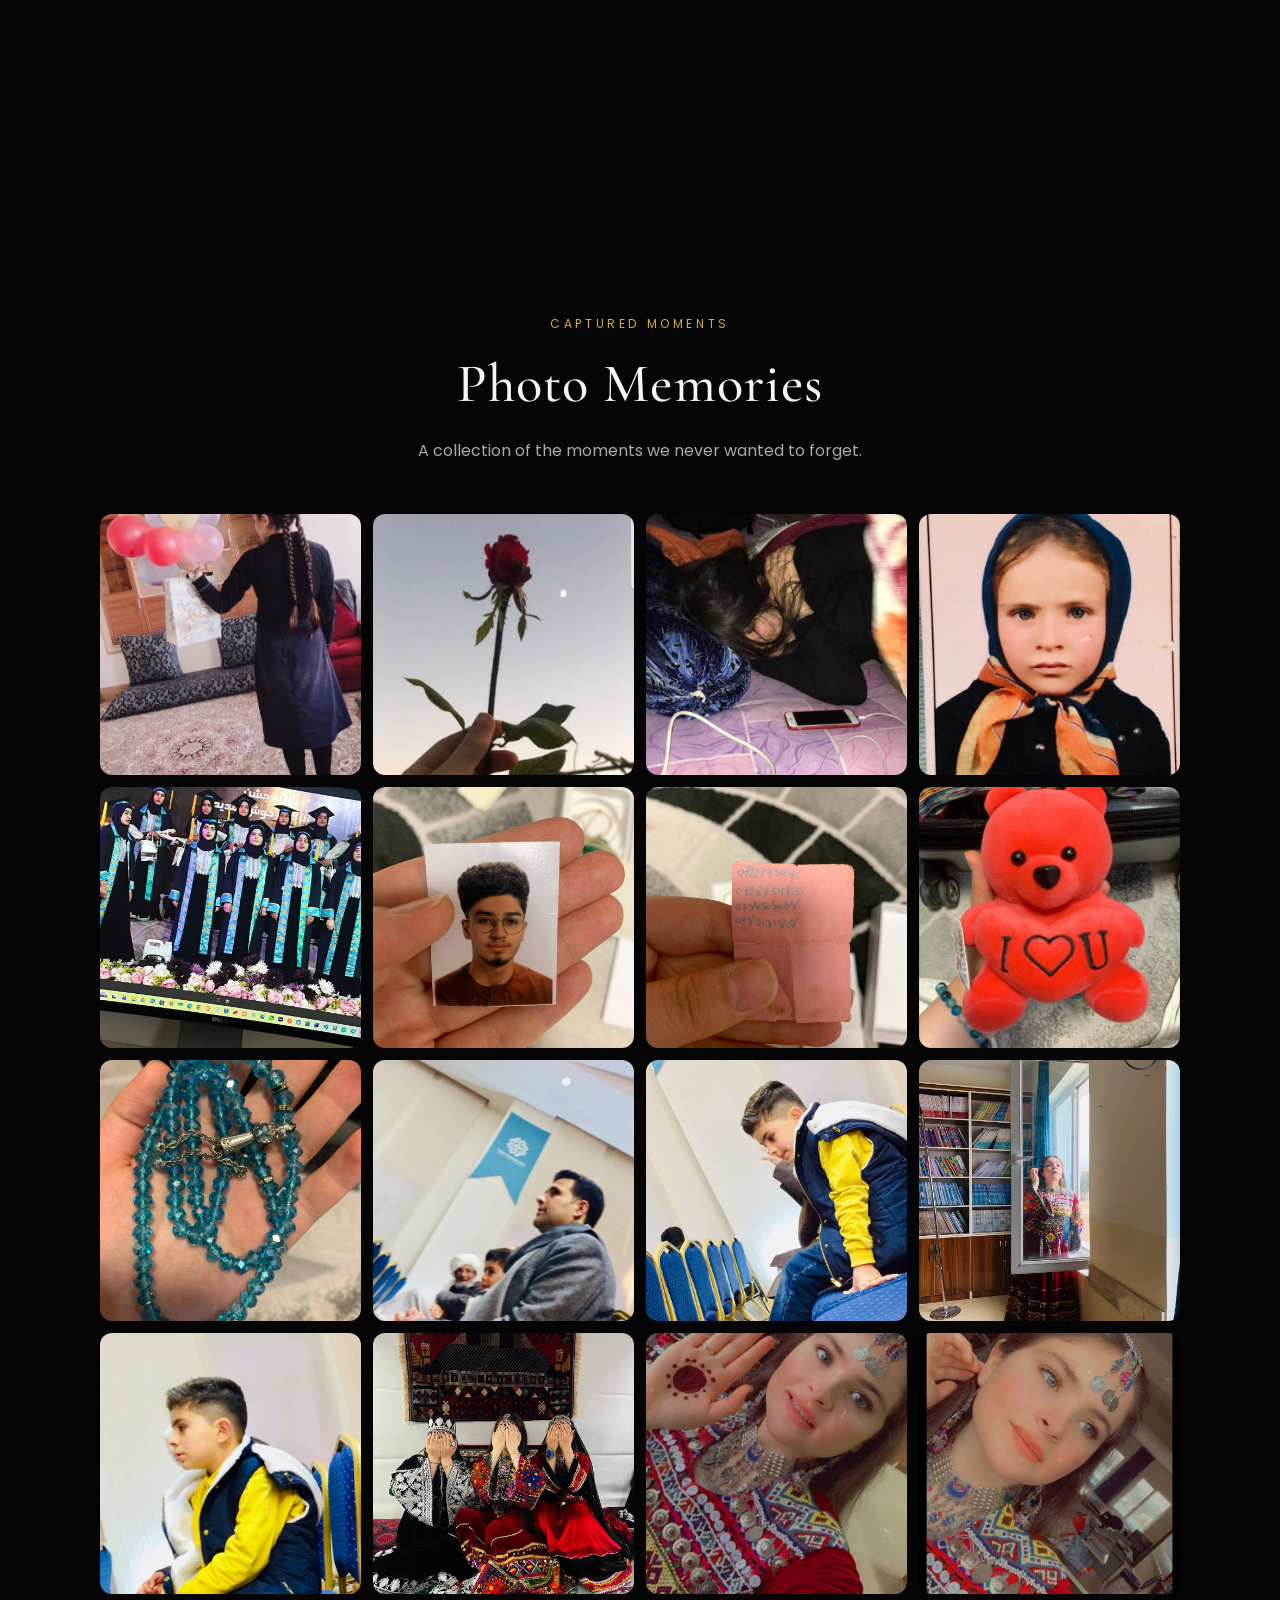
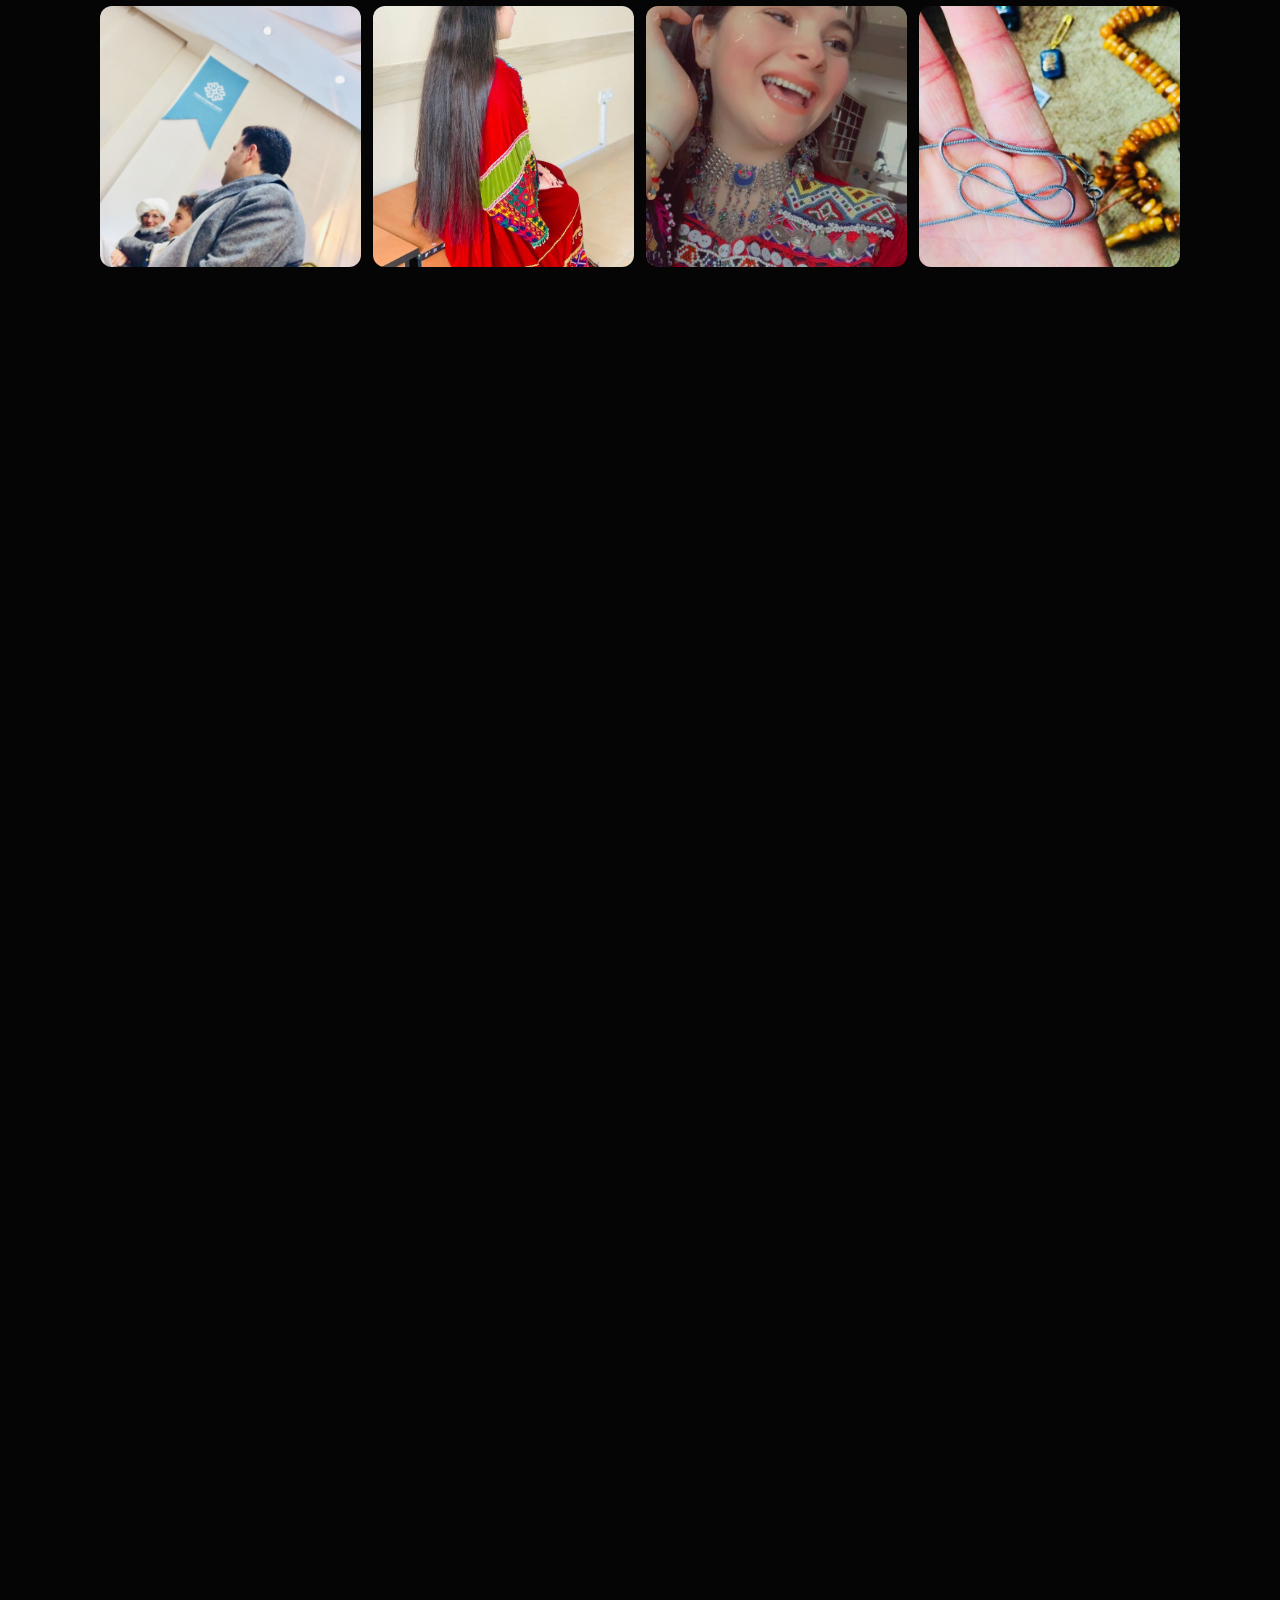
==== commit f4d8140c: "Add new video files to the gallery: 50.mp4 and 51.MP4" ====
--- a/index.html
+++ b/index.html
@@ -32,7 +32,7 @@
   <canvas style="position:absolute;inset:0;width:100%;height:100%;"></canvas>
   <div class="password-card glass-card">
     <h1 class="heading">A Hidden Memory Awaits</h1>
-    <p>Enter the secret date<br>to unlock our story.</p>
+    <p>Enter Sajjad's Birthday<br>to unlock our story.<br>For Example 1234-2-9</p>
     <div class="password-input-wrap">
       <input type="password" id="memory-password" placeholder="• • • •" inputmode="text" autocomplete="off">
     </div>
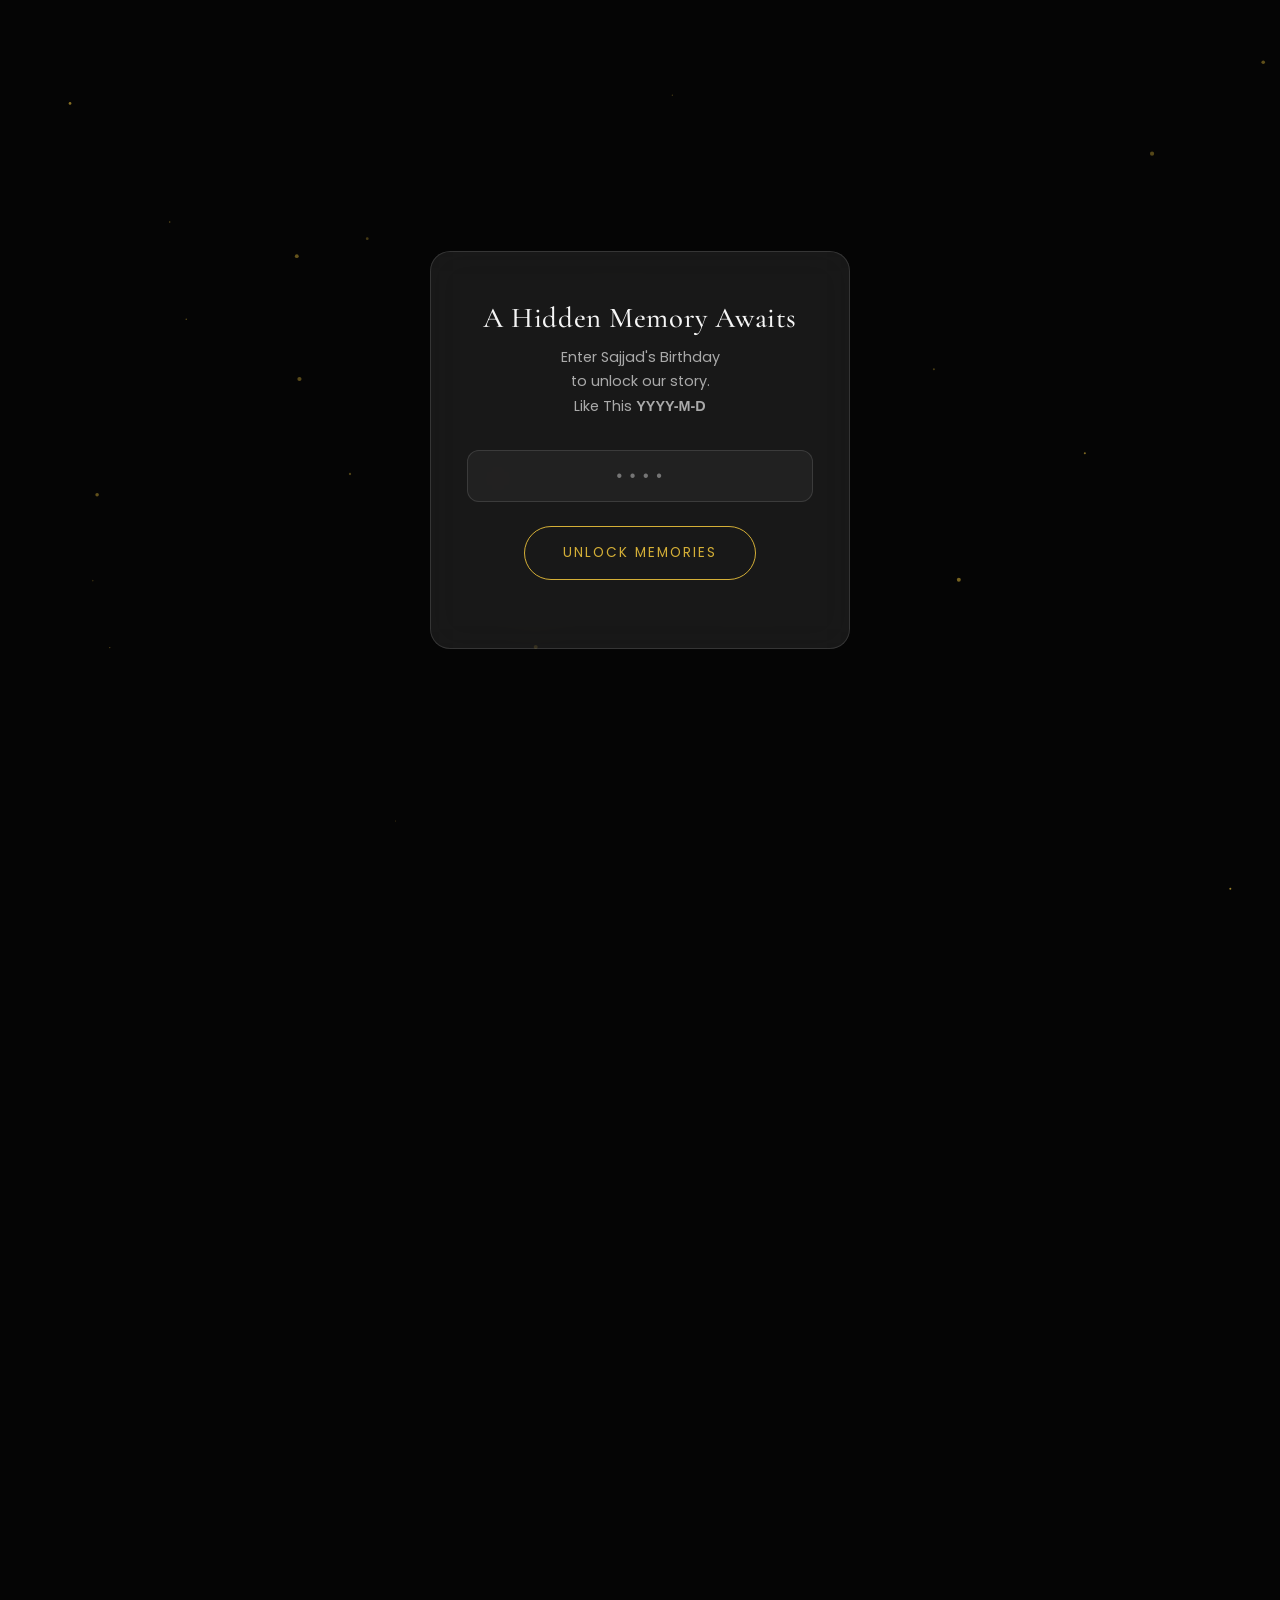
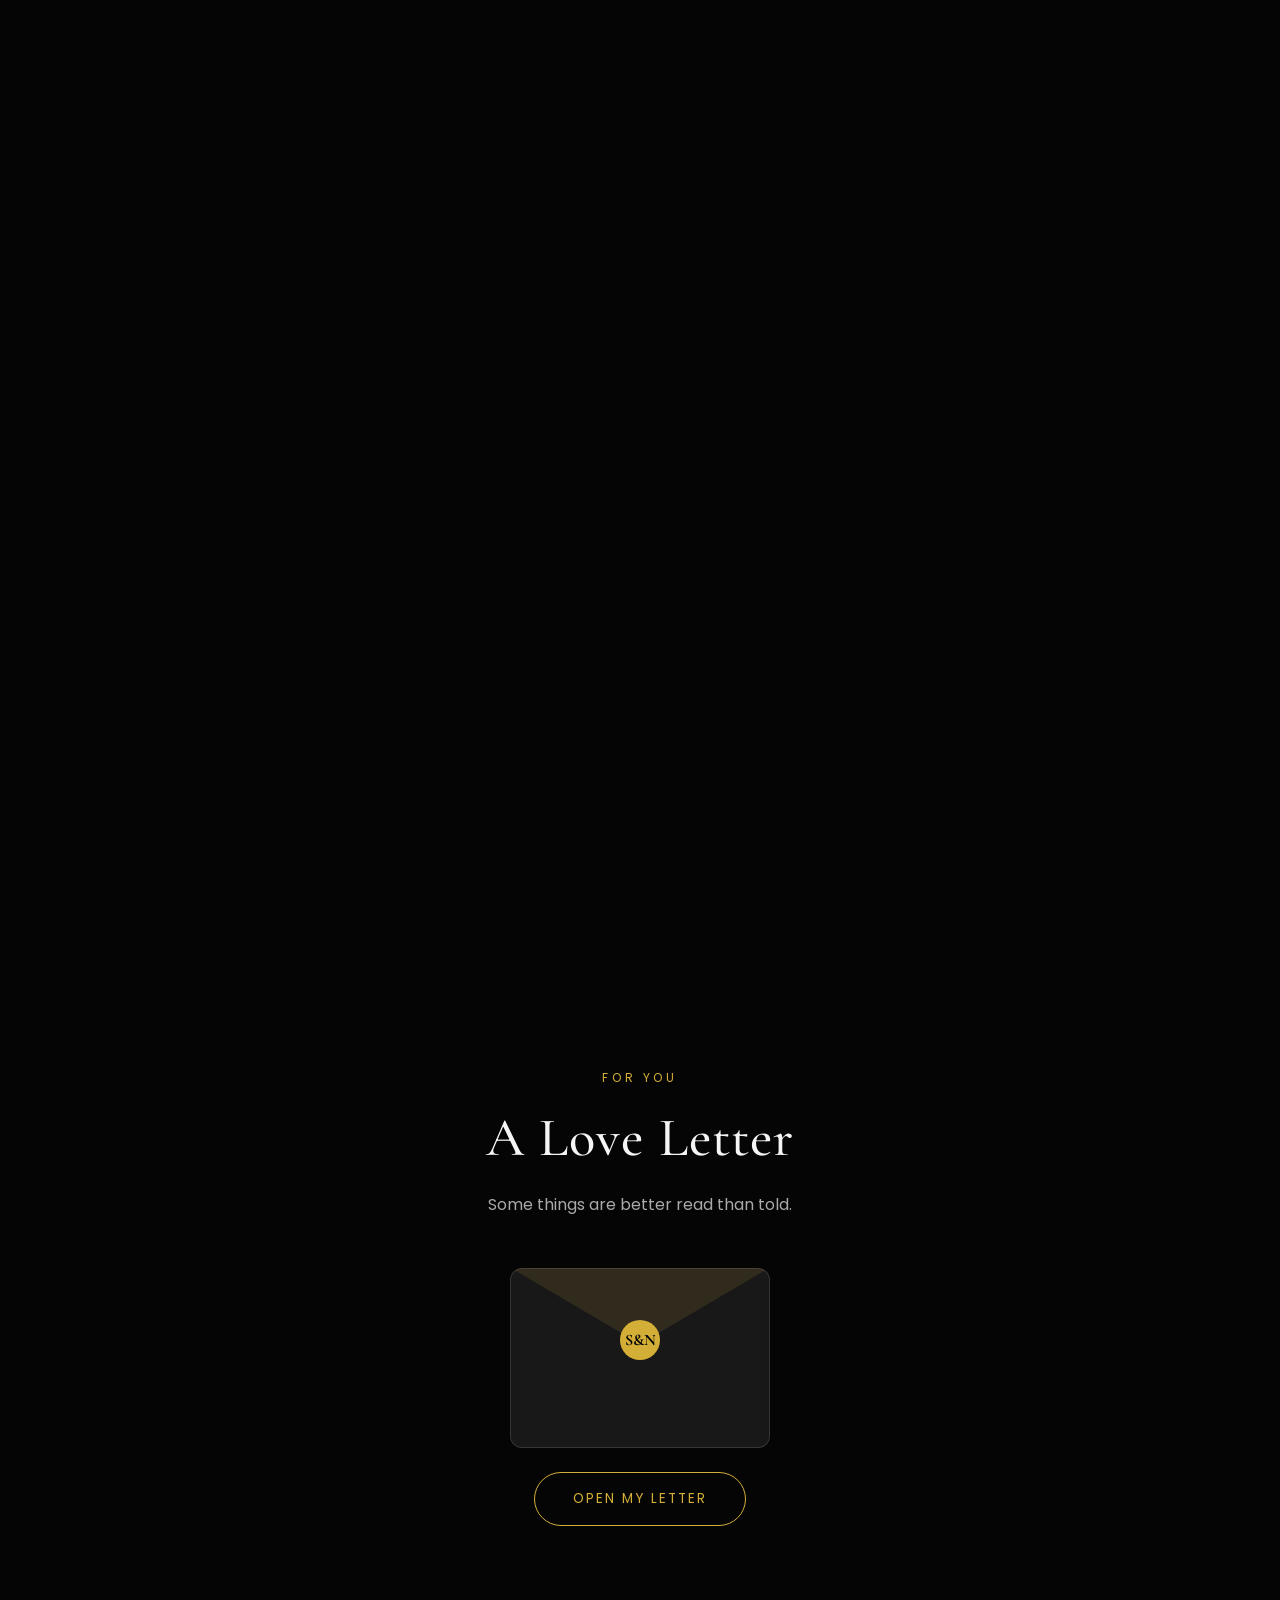
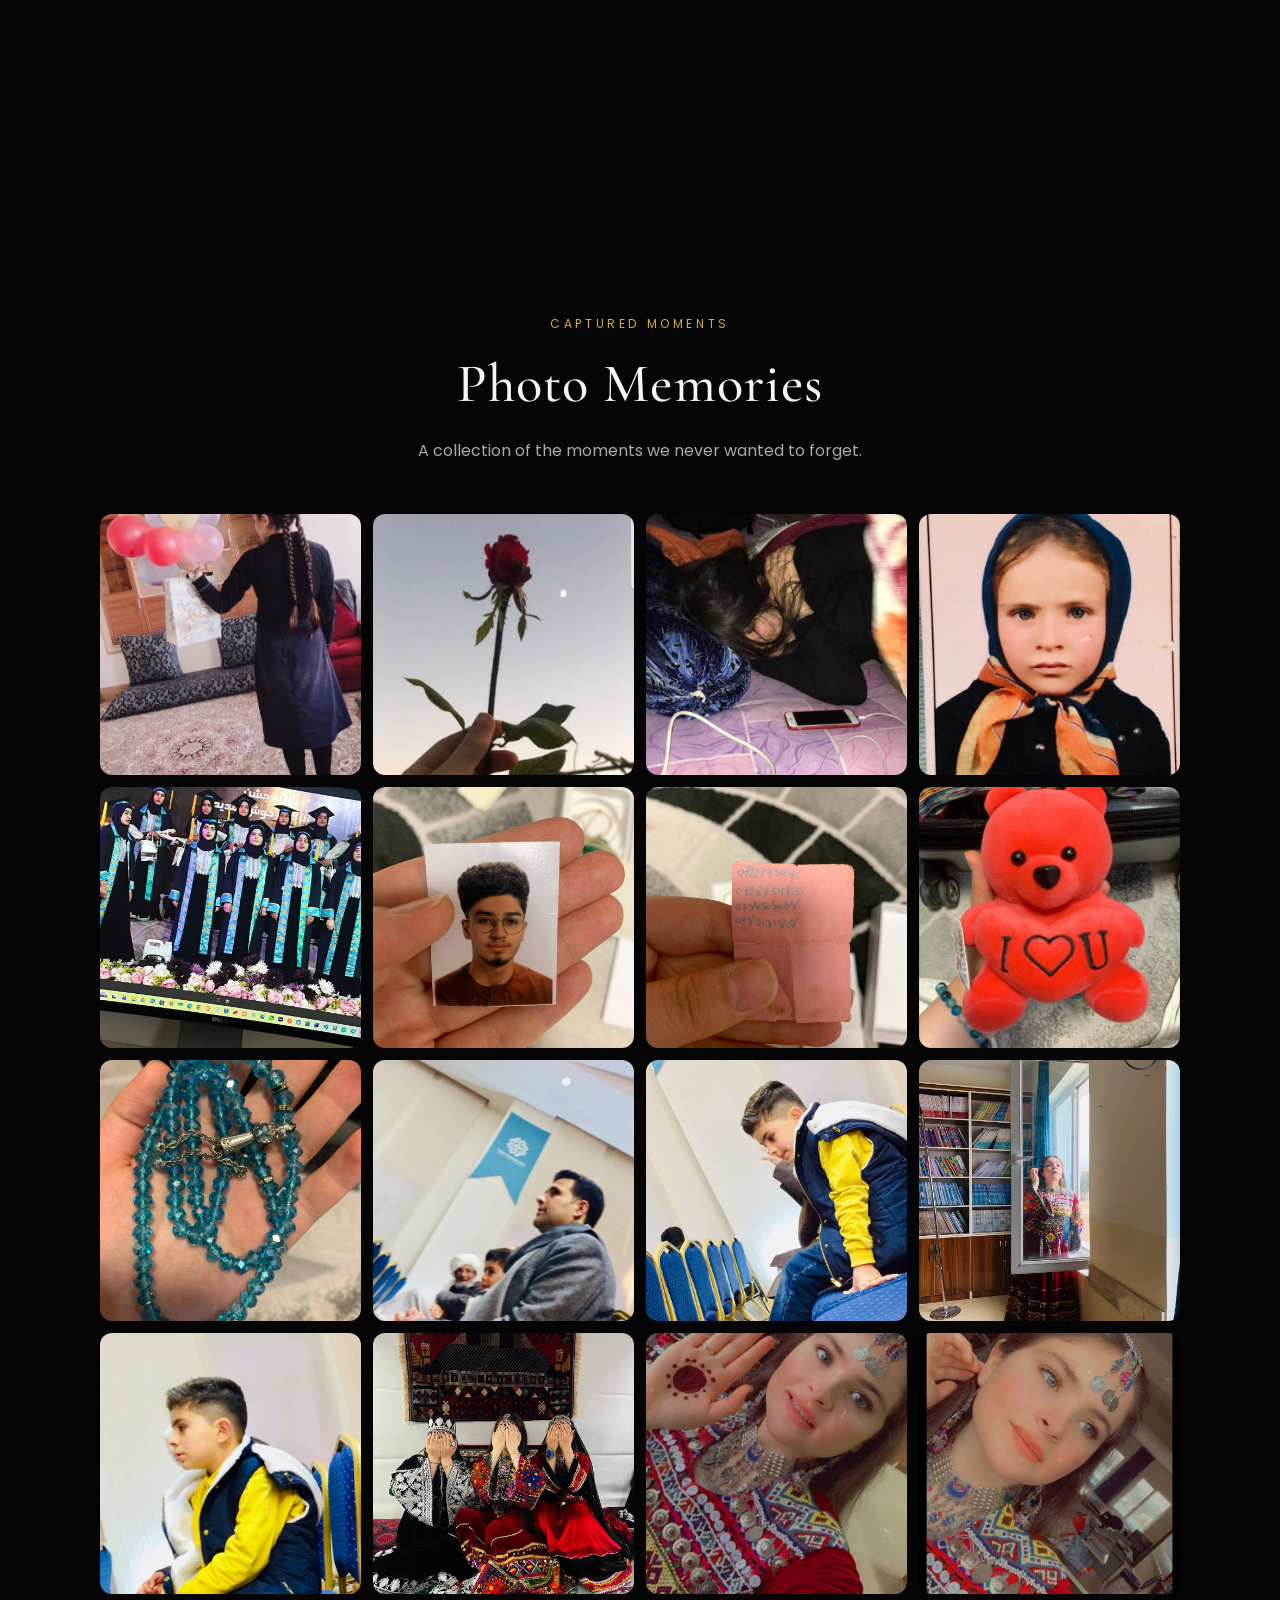
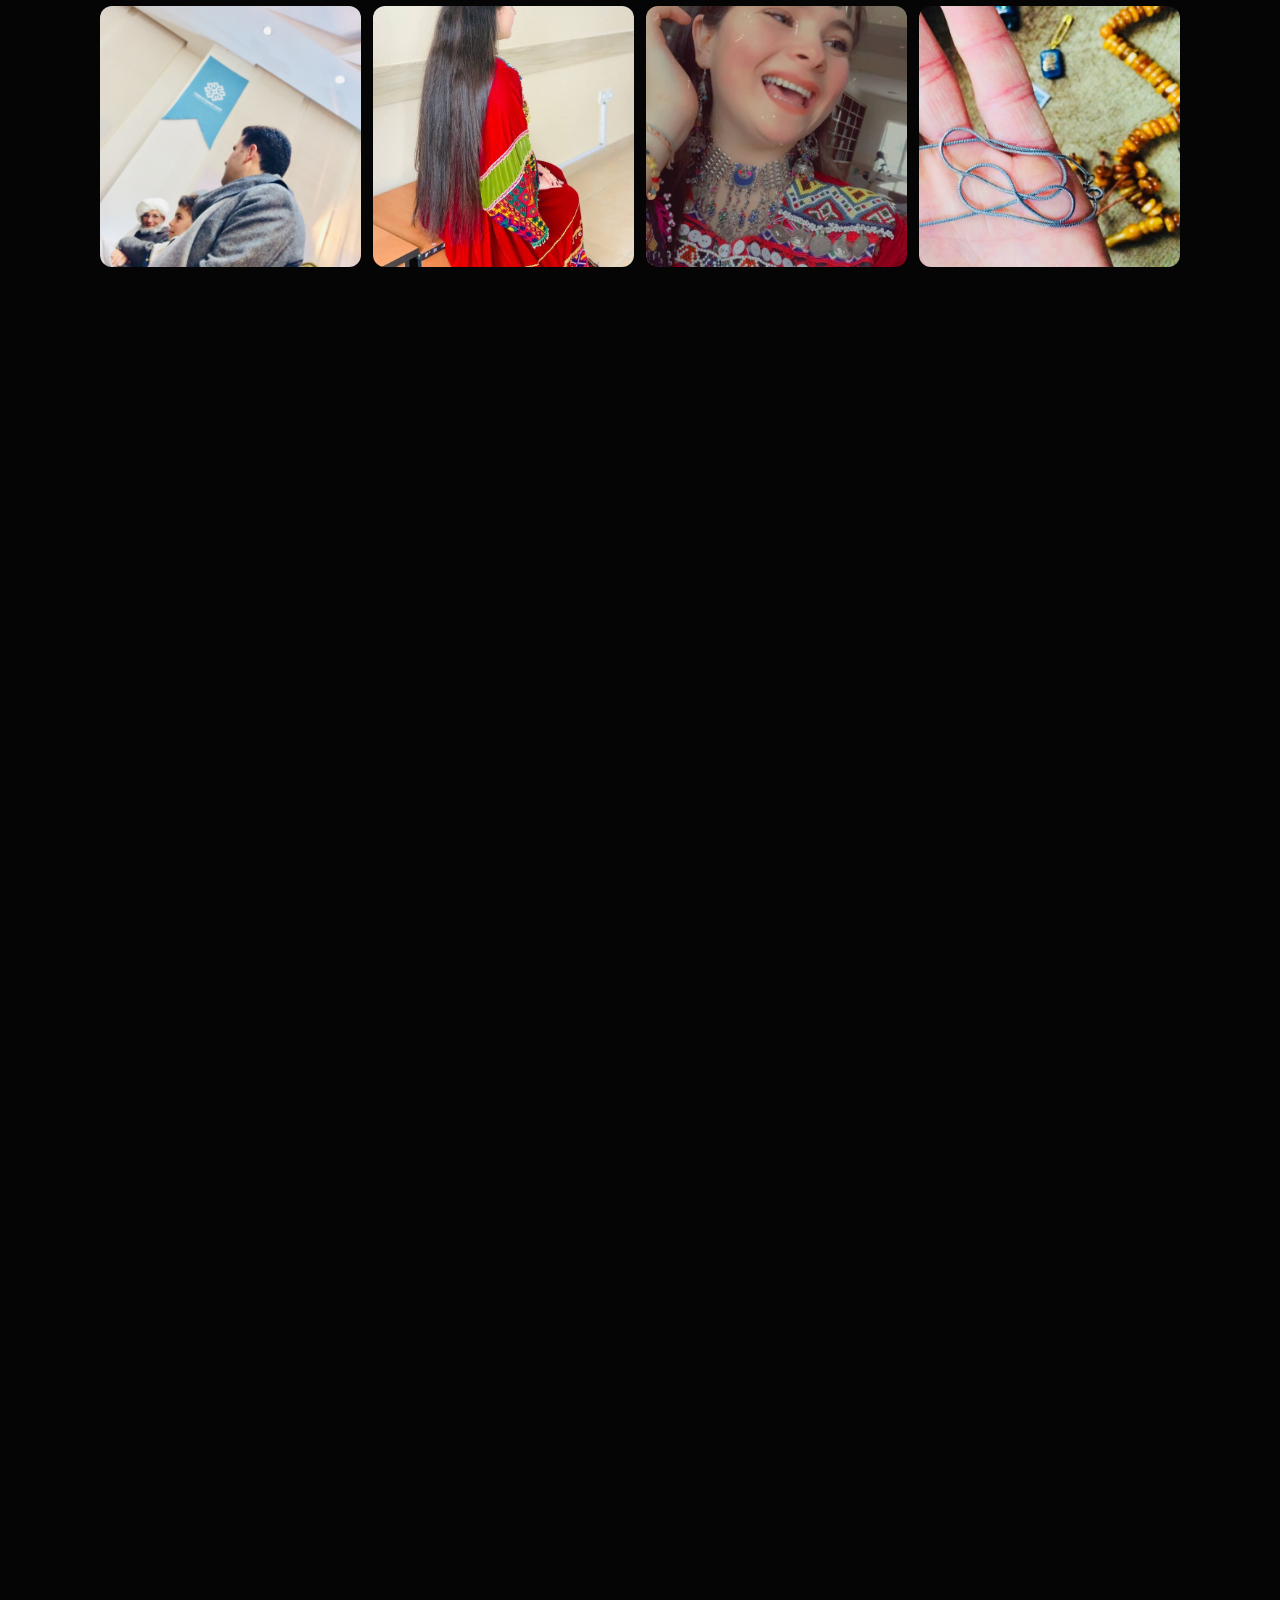
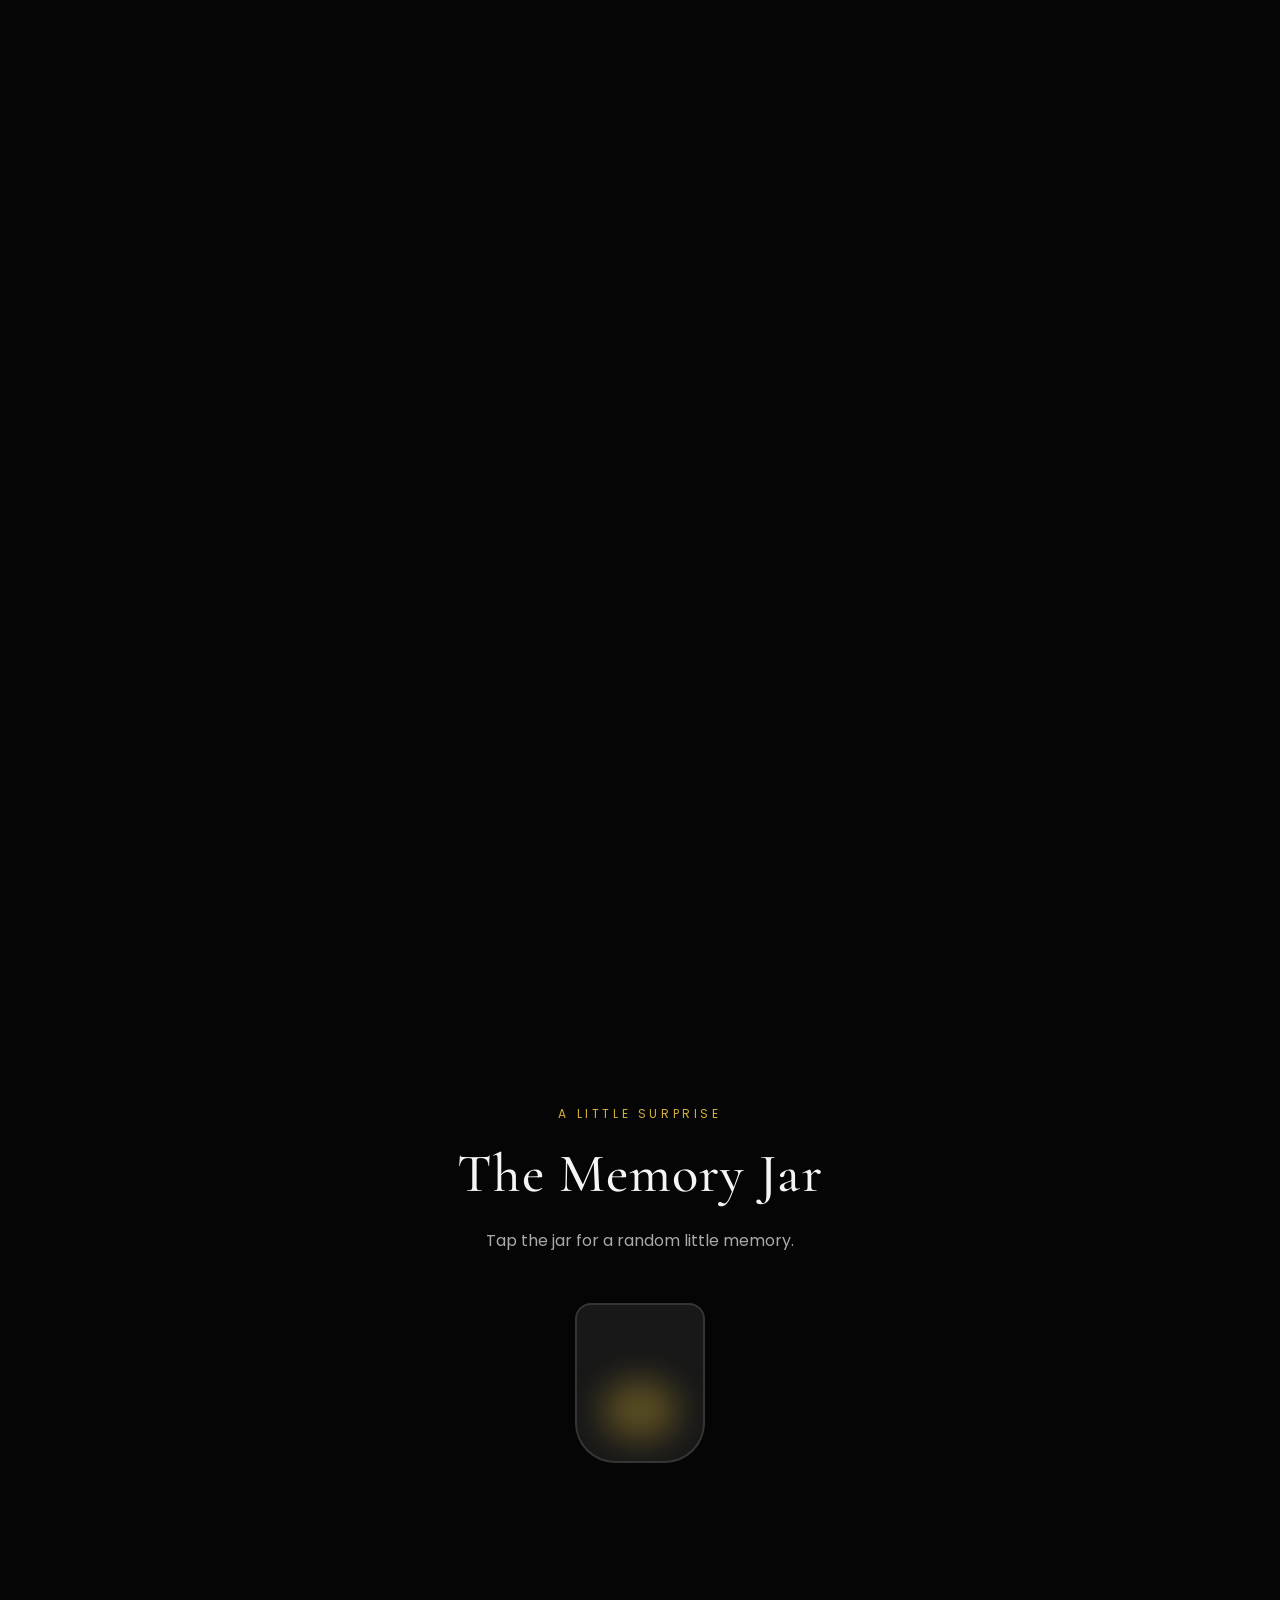
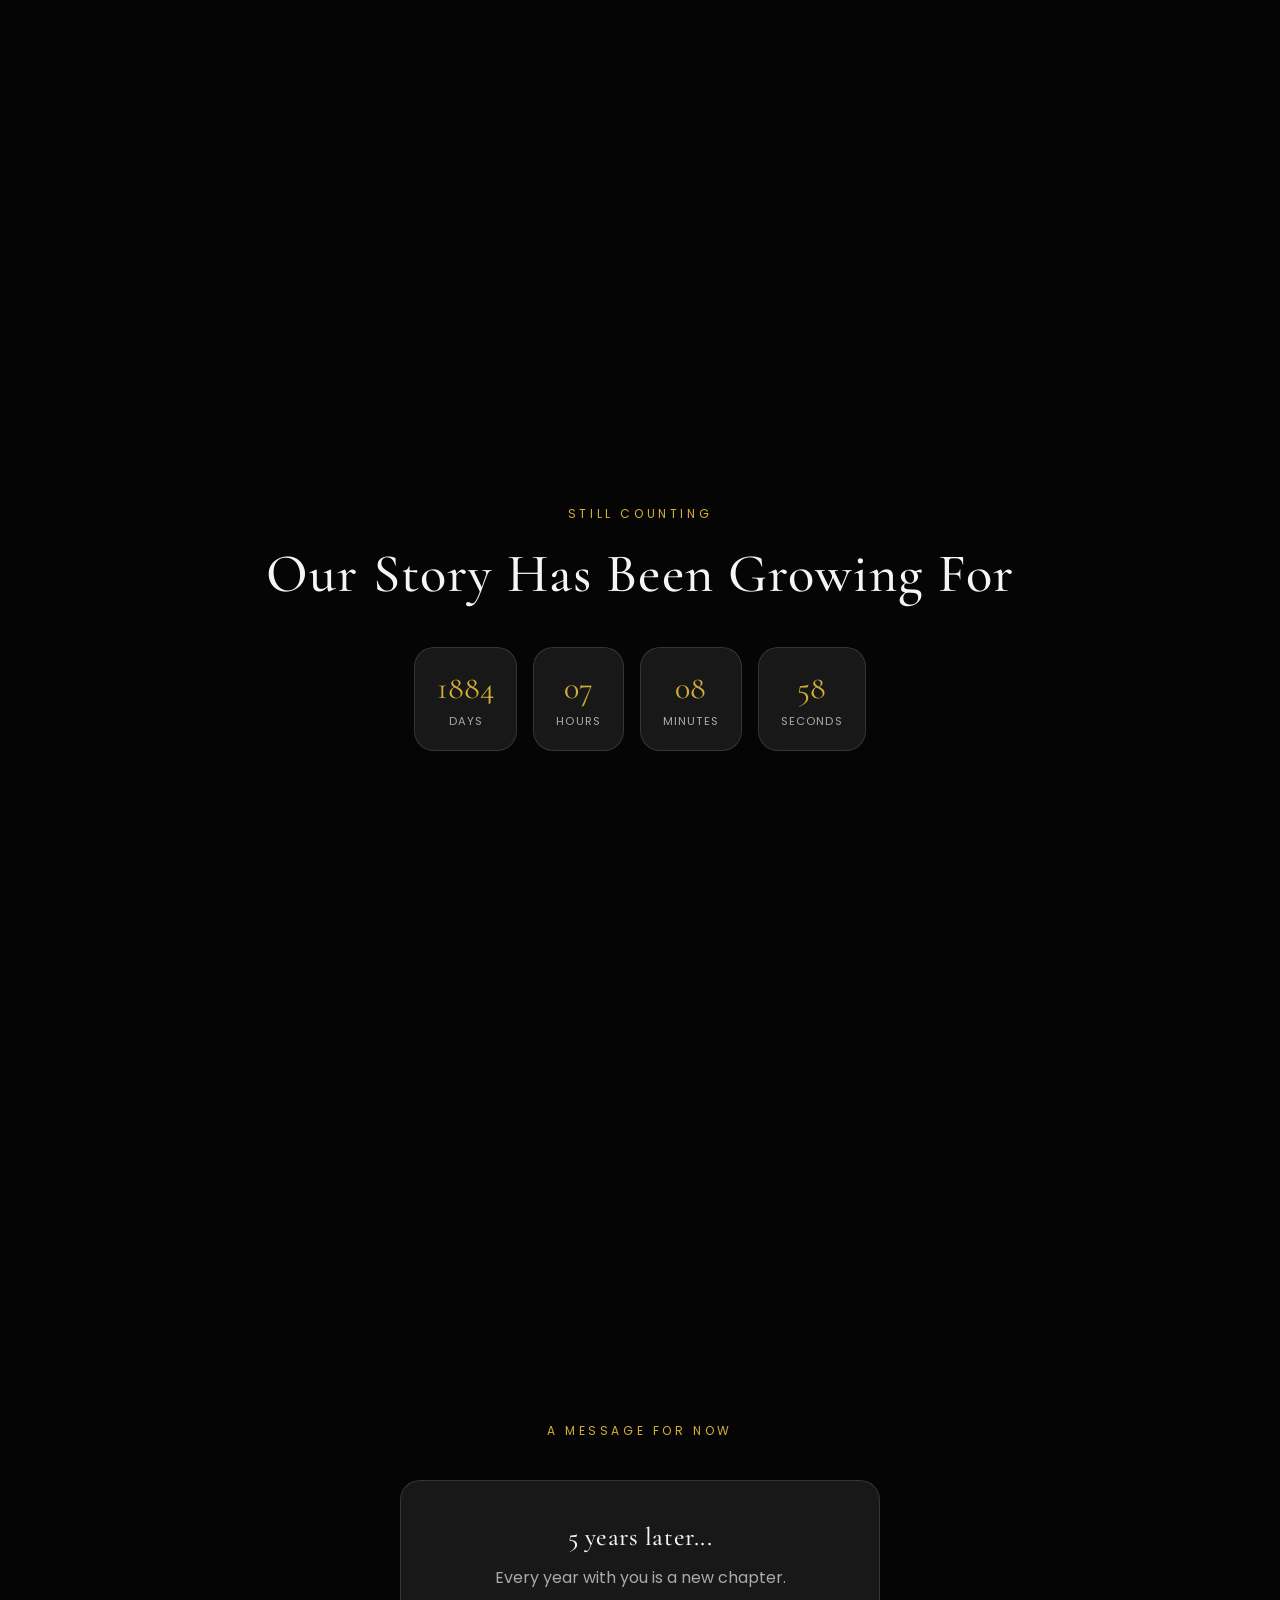
==== commit 60f809f1: "Update password prompt format for clarity" ====
--- a/index.html
+++ b/index.html
@@ -32,7 +32,7 @@
   <canvas style="position:absolute;inset:0;width:100%;height:100%;"></canvas>
   <div class="password-card glass-card">
     <h1 class="heading">A Hidden Memory Awaits</h1>
-    <p>Enter Sajjad's Birthday<br>to unlock our story.<br>For Example 1234-2-9</p>
+    <p>Enter Sajjad's Birthday<br>to unlock our story.<br>Like This <strong>YYYY-M-D</strong></p>
     <div class="password-input-wrap">
       <input type="password" id="memory-password" placeholder="• • • •" inputmode="text" autocomplete="off">
     </div>
